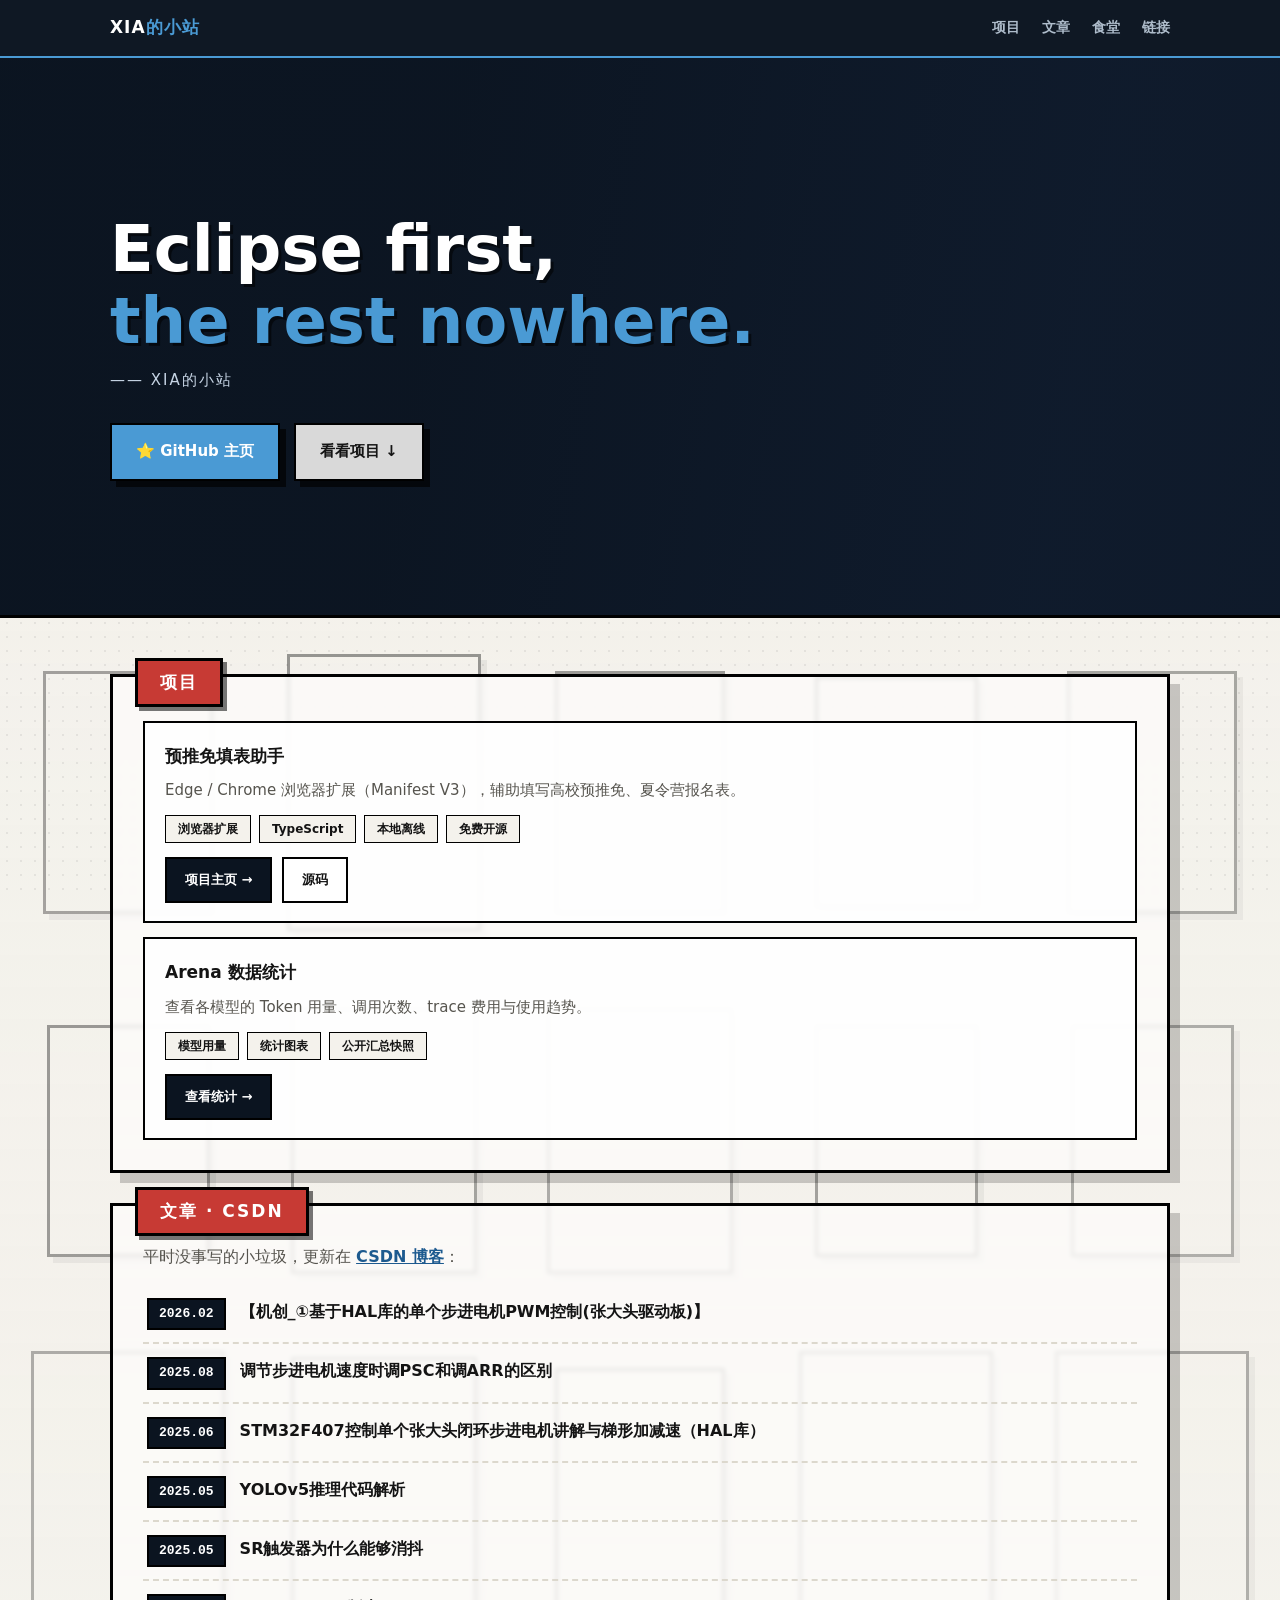
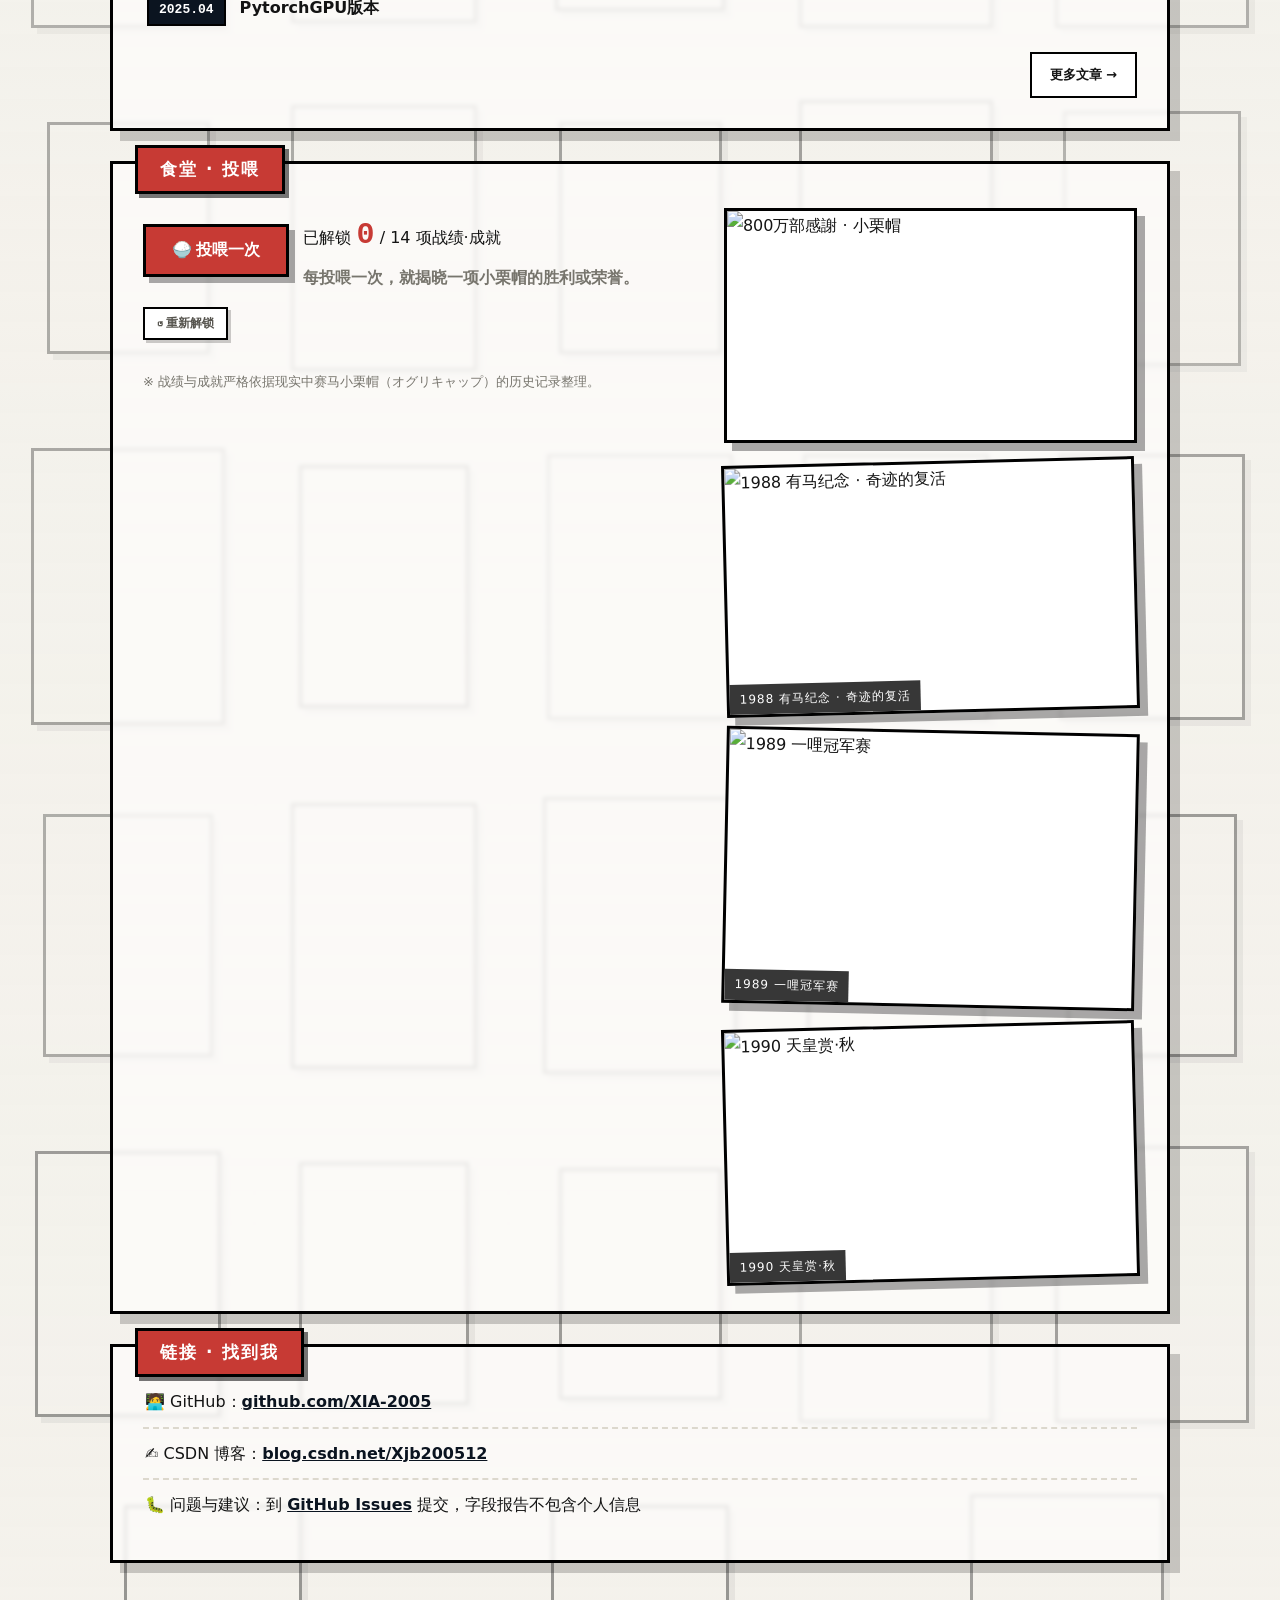
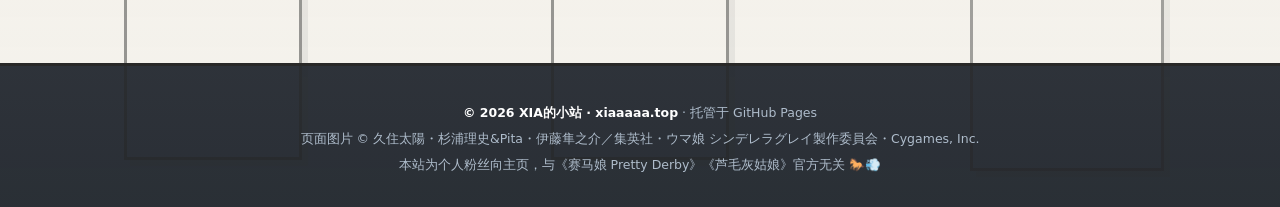
==== index.html @ 248c9689 "Add public Arena usage snapshot dashboard and homepage entry" ====
<!doctype html>
<html lang="zh-CN">
<head>
  <meta charset="utf-8">
  <meta name="viewport" content="width=device-width,initial-scale=1">
  <meta name="description" content="XIA的小站 — xiaaaaa.top。以《芦毛灰姑娘》小栗帽为主题的应援站：开源项目与嵌入式技术文章。">
  <title>XIA的小站 · xiaaaaa.top</title>
  <link rel="preload" as="image" href="assets/cg-blue.webp" fetchpriority="high">
  <link rel="preload" as="image" href="assets/covers-sprite.webp">
  <!-- 食堂四张 WebP 总体积较小，提前低优先级预载，避免滚动到投喂区后才开始请求 -->
  <link rel="preload" as="image" href="assets/cg-thanks.webp" fetchpriority="low">
  <link rel="preload" as="image" href="assets/race-arima.webp" fetchpriority="low">
  <link rel="preload" as="image" href="assets/race-mile.webp" fetchpriority="low">
  <link rel="preload" as="image" href="assets/race-tenno.webp" fetchpriority="low">
  <style>
    :root{
      --navy:#0b1420;--navy2:#101c2e;--blue:#4a9ad4;--red:#c73a34;
      --ink:#141414;--paper:#f4f2ec;--white:#fdfcfa;--grey:#8b98a8;--line:#dcd8cd;
    }
    *{box-sizing:border-box}html{scroll-behavior:smooth}
    body{margin:0;background:var(--paper);color:var(--ink);position:relative;
      font:16px/1.85 "PingFang SC","Microsoft YaHei","Hiragino Sans GB",system-ui,sans-serif}
    /* 背景封面：38 张图片共用精灵图，并沿统一的椭圆节拍轻缓摆动 */
    .bg-float{position:absolute;inset:0;z-index:0;overflow:hidden;pointer-events:none}
    .bg-float::after{content:"";position:absolute;inset:0;
      background:linear-gradient(180deg,#f4f2ec1f,#f4f2ec59 55%,#f4f2ec26)}
    .cover{--move-x-0:-16px;--move-y-0:0px;--angle-0:-1.4deg;
      --move-x-1:0px;--move-y-1:-7px;--angle-1:0deg;
      --move-x-2:16px;--move-y-2:0px;--angle-2:1.4deg;
      --move-x-3:0px;--move-y-3:7px;--angle-3:0deg;
      --dur:9.6s;--delay:0s;
      position:absolute;left:var(--x);top:var(--y);width:var(--w);height:auto;aspect-ratio:168 / 240;
      display:block;opacity:0;border:3px solid #000;box-shadow:6px 6px 0 #00000026;
      background:url("assets/covers-sprite.webp") no-repeat;
      background-size:800% 500%;background-position:var(--sprite-x,0%) var(--sprite-y,0%);
      transform-origin:center center;will-change:transform;
      transition:opacity .4s ease;
      animation:coverSway var(--dur) cubic-bezier(.45,0,.55,1) var(--delay) infinite}
    .cover[hidden]{display:none}
    body.covers-ready .cover{opacity:var(--o)}
    @keyframes coverSway{
      0%,100%{transform:translate3d(var(--move-x-0),var(--move-y-0),0) rotate(var(--angle-0))}
      25%{transform:translate3d(var(--move-x-1),var(--move-y-1),0) rotate(var(--angle-1))}
      50%{transform:translate3d(var(--move-x-2),var(--move-y-2),0) rotate(var(--angle-2))}
      75%{transform:translate3d(var(--move-x-3),var(--move-y-3),0) rotate(var(--angle-3))}
    }
    /* 局部清晰封面：复制当前封面的原尺寸和原位置，盖到毛玻璃上方形成局部透明效果。 */
    .cover-peek{position:fixed;z-index:49;display:block;pointer-events:none;opacity:0;
      border:3px solid #000;box-shadow:6px 6px 0 #00000026;
      background:url("assets/covers-sprite.webp") no-repeat;background-size:800% 500%;
      transform-origin:center center;will-change:opacity;transition:opacity .2s ease}
    .cover-peek.is-visible{opacity:1}
    html.cover-hold-pending{-webkit-user-select:none;user-select:none;-webkit-touch-callout:none}
    .bg-dots{position:fixed;inset:0;z-index:0;pointer-events:none;
      background-image:radial-gradient(circle,#00000010 1px,transparent 1.2px);background-size:14px 14px}
    a{color:#1d5a8f;font-weight:800}
    .wrap{position:relative;z-index:1}
    .wrap{width:min(1060px,calc(100% - 36px));margin:auto}

    /* ===== 顶栏 ===== */
    .topbar{position:sticky;top:0;z-index:50;background:#0b1420fa;border-bottom:2px solid var(--blue)}
    .topbar .wrap{display:flex;align-items:center;justify-content:space-between;height:56px}
    .logo{font-weight:900;letter-spacing:1px;font-size:17px;text-decoration:none;color:#fff}
    .logo b{color:var(--blue)}
    .topnav{display:flex;gap:22px}
    .topnav a{color:#aebccb;text-decoration:none;font-weight:700;font-size:14px}
    .topnav a:hover{color:#fff}
    @media(max-width:640px){.topnav{gap:12px}.topnav a{font-size:12px}}

    /* ===== Hero：蓝色动画海报全幅背景 ===== */
    .hero{position:relative;overflow:hidden;border-bottom:3px solid #000;
      background:var(--navy2) url("assets/cg-blue.webp") no-repeat center 30%;background-size:cover;min-height:560px;
      display:flex;align-items:center}
    .hero::before{content:"";position:absolute;inset:0;
      background:linear-gradient(100deg,#0b1420f2 0%,#0b1420d9 34%,#0b14207a 58%,#0b142026 82%,#0b142040 100%)}
    .hero .wrap{position:relative;z-index:1;width:min(1060px,calc(100% - 36px));padding:84px 0}
    .kicker{display:inline-block;background:var(--red);color:#fff;font-weight:900;font-size:13px;letter-spacing:3px;
      padding:6px 14px;border:2px solid #000;box-shadow:4px 4px 0 #00000088}
    h1{margin:22px 0 6px;font-size:clamp(36px,5.6vw,64px);line-height:1.12;font-weight:900;color:#fff;
      text-shadow:3px 3px 0 #00000088}
    h1 em{font-style:normal;color:var(--blue)}
    .quote-by{margin:10px 0 0;color:#c6d4e4;font-size:15px;letter-spacing:2px}
    .jp{margin:16px 0 0;color:#ffffff5a;font-weight:900;font-size:clamp(15px,2vw,20px);letter-spacing:4px}
    .actions{display:flex;flex-wrap:wrap;gap:14px;margin-top:28px}
    .btn{display:inline-flex;align-items:center;justify-content:center;gap:8px;padding:13px 24px;text-decoration:none;
      font-weight:900;font-size:15px;border:2px solid #000;transition:transform .12s}
    .btn:hover{transform:translate(-2px,-2px)}
    .primary{background:var(--blue);color:#fff;box-shadow:6px 6px 0 #000000aa}
    .secondary{background:#fdfcfad9;color:#fff;box-shadow:6px 6px 0 #000000aa}
    .secondary{color:var(--ink)}
    @media(max-width:860px){
      .hero{background-position:38% top;min-height:520px}
      .hero::before{background:linear-gradient(180deg,#0b1420cc 0%,#0b1420e8 55%,#0b1420f2 100%)}
      .btn{width:100%}
    }

    /* ===== 漫画格区块：轻量毛玻璃 =====
       原理：背景封面的可见贡献约为“封面透明度 × (1 - 卡片不透明度)”。
       桌面端卡片使用约 80% 白色遮罩和 2px 轻模糊，让封面若隐若现且保持正文清晰。 */
    main{padding:56px 0 70px}
    .card{position:relative;isolation:isolate;margin:0 0 30px;padding:30px;color:var(--ink);
      background:#fdfcfacc;border:3px solid #000;box-shadow:10px 10px 0 #00000030;
      -webkit-backdrop-filter:blur(2px) saturate(.92);backdrop-filter:blur(2px) saturate(.92)}
    .card > *{position:relative;z-index:1}
    .card > .tab{position:absolute}
    .card > .cover-peek{position:absolute;z-index:0}
    .tab{position:absolute;top:-19px;left:22px;background:var(--red);color:#fff;font-weight:900;font-size:17px;
      padding:6px 22px;border:3px solid #000;letter-spacing:2px;box-shadow:4px 4px 0 #00000088}
    ol,ul{padding-left:22px}
    code{padding:2px 6px;border-radius:4px;background:#ecebe4;font-family:Consolas,monospace}

    /* 项目 */
    .project{margin-top:14px;padding:18px 20px;border:2px solid #000;background:#ffffffe0}
    .project b{font-size:17px}
    .project p{margin:5px 0 0;color:#56544e;font-size:15px}
    .tags{margin:10px 0 0;display:flex;flex-wrap:wrap;gap:8px;list-style:none;padding:0}
    .tags li{padding:2px 12px;border:1.5px solid #000;background:var(--paper);font-size:12px;font-weight:700}
    .mini-actions{display:flex;flex-wrap:wrap;gap:10px;margin-top:14px}
    .mini-btn{display:inline-flex;padding:9px 18px;font-size:13px;font-weight:900;text-decoration:none;border:2px solid #000}
    .mini-btn.blue{background:var(--navy);color:#fff}
    .mini-btn.plain{background:#fff;color:var(--ink)}

    /* CSDN 文章列表 */
    .articles{list-style:none;padding:0;margin:14px 0 0}
    .articles li{display:flex;gap:14px;align-items:baseline;padding:12px 4px;border-bottom:2px dashed var(--line)}
    .articles li:last-child{border-bottom:none}
    .date{flex:none;font-family:Consolas,monospace;font-weight:900;font-size:13px;color:#fff;background:var(--navy);
      padding:2px 10px;border:2px solid #000}
    .articles a{color:var(--ink);text-decoration:none;font-weight:800}
    .articles a:hover{text-decoration:underline;text-decoration-color:var(--red)}
    .more{margin-top:14px;text-align:right}

    /* 食堂 · 投喂解锁 */
    .feed-grid{display:grid;grid-template-columns:1.15fr .85fr;gap:22px;align-items:start;margin-top:14px}
    .feed-zone{display:flex;flex-wrap:wrap;align-items:center;gap:14px}
    .feed-btn{font-size:16px;padding:13px 26px;background:var(--red);color:#fff;border:3px solid #000;
      font-weight:900;cursor:pointer;box-shadow:6px 6px 0 #00000055;transition:transform .1s}
    .feed-btn:active{transform:translate(4px,4px);box-shadow:2px 2px 0 #00000055}
    .feed-btn:disabled{background:#70747e;cursor:default;transform:none}
    .feed-count{font-size:30px;font-weight:900;font-family:Consolas,monospace;color:var(--red)}
    .feed-msg{color:#77756d;font-weight:700}
    .reset-btn{background:#fff;color:#56544e;border:2px solid #000;font-weight:700;font-size:12px;
      padding:6px 12px;cursor:pointer;box-shadow:3px 3px 0 #00000033}
    .reset-btn:active{transform:translate(2px,2px);box-shadow:none}
    .feed-stack{margin-top:16px;display:flex;flex-direction:column;gap:10px}
    .grade{flex:none;font-weight:900;font-size:12px;letter-spacing:1px;padding:1px 10px;border:2px solid #000;color:#fff;min-width:40px;text-align:center}
    .grade.gi{background:var(--red)}
    .grade.gii{background:var(--navy)}
    .grade.giii{background:#70747e}
    .race-row{display:flex;align-items:center;gap:12px;padding:8px 12px;border:2px solid #000;background:#ffffffdf;box-shadow:4px 4px 0 #00000026}
    .wname{font-weight:800;flex:1}
    .wyears{font-family:Consolas,monospace;font-weight:900;color:#56544e}
    .honor-banner{display:block;width:100%;padding:9px 14px;text-align:center;font-weight:900;color:#fff;
      letter-spacing:2px;font-size:16px;border-top:3px solid #b9b6ae;border-bottom:3px solid #b9b6ae;
      text-shadow:0 1px 3px #00000059;box-shadow:4px 4px 0 #00000026}
    .honor-banner .hy{display:block;font-size:12px;letter-spacing:1px;opacity:.95;font-family:Consolas,monospace}
    .pop{animation:popIn .55s cubic-bezier(.2,.75,.25,1)}
    @keyframes popIn{from{opacity:0;transform:translateY(16px) scale(.96)}to{opacity:1;transform:none}}
    .wins-col{display:flex;flex-direction:column;gap:18px}
    .wins-img{margin:0;position:relative;border:3px solid #000;box-shadow:8px 8px 0 #00000055;overflow:hidden;background:#fff}
    .wins-img.tilt-l{transform:rotate(-1.4deg)}
    .wins-img.tilt-r{transform:rotate(1.2deg)}
    .wins-img img{display:block;width:100%;height:auto}
    .wins-img figcaption{position:absolute;left:0;bottom:0;background:#141414d9;color:#fff;font-size:12px;padding:4px 10px;letter-spacing:1px}
    .wins-note{color:#77756d;font-size:13px;margin:14px 0 0}
    @media(max-width:860px){.feed-grid{grid-template-columns:1fr}}

    /* 链接 */
    .links{list-style:none;padding:0;margin:0}
    .links li{padding:10px 2px;border-bottom:2px dashed var(--line)}
    .links li:last-child{border-bottom:none}
    .links a{color:var(--navy)}

    .footer{padding:34px 0;border-top:3px solid #000;background:#070d16;color:#aebccb;text-align:center;font-size:12.5px;line-height:2.1}
    .footer b{color:#fff}
    @media(max-width:860px){
      .card{padding:22px}
    }
    @media(max-width:640px){
      /* 手机端进一步降低白色遮罩至约 76%，以较小模糊换取更好的滚动性能。 */
      .card{background:#fdfcfac2;-webkit-backdrop-filter:blur(1.5px) saturate(.92);backdrop-filter:blur(1.5px) saturate(.92)}
    }
    @media(prefers-reduced-motion:reduce){
      html{scroll-behavior:auto}
      .cover-peek{transition:none}
    }
  </style>
</head>
<body>
<div class="bg-float" aria-hidden="true">
    <span class="cover" style="--sx:0;--sy:0;--x:4.5%;--y:1.5%;--w:130px;--r:-2.1deg;--o:0.42"></span>
    <span class="cover" style="--sx:1;--sy:0;--x:24.7%;--y:2.4%;--w:148px;--r:-3.5deg;--o:0.48"></span>
    <span class="cover" style="--sx:2;--sy:0;--x:50.0%;--y:3.0%;--w:130px;--r:-1.2deg;--o:0.45"></span>
    <span class="cover" style="--sx:3;--sy:0;--x:72.0%;--y:1.1%;--w:124px;--r:2.4deg;--o:0.49"></span>
    <span class="cover" style="--sx:4;--sy:0;--x:94.9%;--y:3.0%;--w:130px;--r:1.7deg;--o:0.39"></span>
    <span class="cover" style="--sx:5;--sy:0;--x:5.1%;--y:16.0%;--w:124px;--r:-1.6deg;--o:0.49"></span>
    <span class="cover" style="--sx:6;--sy:0;--x:24.3%;--y:16.2%;--w:142px;--r:1.8deg;--o:0.44"></span>
    <span class="cover" style="--sx:7;--sy:0;--x:49.5%;--y:14.1%;--w:142px;--r:-3.4deg;--o:0.39"></span>
    <span class="cover" style="--sx:0;--sy:1;--x:72.8%;--y:16.6%;--w:124px;--r:-1.7deg;--o:0.45"></span>
    <span class="cover" style="--sx:1;--sy:1;--x:96.9%;--y:15.7%;--w:124px;--r:-2.5deg;--o:0.38"></span>
    <span class="cover" style="--sx:2;--sy:1;--x:5.1%;--y:29.0%;--w:148px;--r:-3.5deg;--o:0.4"></span>
    <span class="cover" style="--sx:3;--sy:1;--x:25.2%;--y:28.8%;--w:142px;--r:-2.7deg;--o:0.44"></span>
    <span class="cover" style="--sx:4;--sy:1;--x:48.5%;--y:29.3%;--w:130px;--r:-2.4deg;--o:0.49"></span>
    <span class="cover" style="--sx:5;--sy:1;--x:74.8%;--y:29.7%;--w:148px;--r:1.5deg;--o:0.44"></span>
    <span class="cover" style="--sx:6;--sy:1;--x:96.9%;--y:28.0%;--w:148px;--r:-1.6deg;--o:0.4"></span>
    <span class="cover" style="--sx:7;--sy:1;--x:0.7%;--y:42.1%;--w:124px;--r:-2.9deg;--o:0.44"></span>
    <span class="cover" style="--sx:0;--sy:2;--x:24.8%;--y:42.8%;--w:142px;--r:-1.5deg;--o:0.44"></span>
    <span class="cover" style="--sx:1;--sy:2;--x:49.6%;--y:40.7%;--w:124px;--r:2.5deg;--o:0.49"></span>
    <span class="cover" style="--sx:2;--sy:2;--x:76.0%;--y:41.4%;--w:148px;--r:-0.7deg;--o:0.5"></span>
    <span class="cover" style="--sx:3;--sy:2;--x:98.9%;--y:42.5%;--w:136px;--r:3.0deg;--o:0.39"></span>
    <span class="cover" style="--sx:4;--sy:2;--x:0.7%;--y:55.8%;--w:148px;--r:0.9deg;--o:0.45"></span>
    <span class="cover" style="--sx:5;--sy:2;--x:28.8%;--y:53.4%;--w:130px;--r:-1.6deg;--o:0.5"></span>
    <span class="cover" style="--sx:6;--sy:2;--x:51.2%;--y:54.8%;--w:142px;--r:-2.9deg;--o:0.39"></span>
    <span class="cover" style="--sx:7;--sy:2;--x:74.7%;--y:53.1%;--w:142px;--r:1.7deg;--o:0.43"></span>
    <span class="cover" style="--sx:0;--sy:3;--x:96.6%;--y:53.4%;--w:142px;--r:2.0deg;--o:0.47"></span>
    <span class="cover" style="--sx:1;--sy:3;--x:5.2%;--y:68.1%;--w:130px;--r:0.3deg;--o:0.39"></span>
    <span class="cover" style="--sx:2;--sy:3;--x:26.6%;--y:66.4%;--w:142px;--r:-2.1deg;--o:0.47"></span>
    <span class="cover" style="--sx:3;--sy:3;--x:48.4%;--y:67.9%;--w:148px;--r:-0.8deg;--o:0.45"></span>
    <span class="cover" style="--sx:4;--sy:3;--x:71.5%;--y:68.6%;--w:136px;--r:1.0deg;--o:0.5"></span>
    <span class="cover" style="--sx:5;--sy:3;--x:97.0%;--y:68.6%;--w:130px;--r:-1.7deg;--o:0.49"></span>
    <span class="cover" style="--sx:6;--sy:3;--x:4.7%;--y:80.9%;--w:142px;--r:-1.5deg;--o:0.46"></span>
    <span class="cover" style="--sx:7;--sy:3;--x:27.4%;--y:80.2%;--w:130px;--r:3.3deg;--o:0.45"></span>
    <span class="cover" style="--sx:0;--sy:4;--x:50.6%;--y:81.4%;--w:124px;--r:1.3deg;--o:0.45"></span>
    <span class="cover" style="--sx:1;--sy:4;--x:75.5%;--y:80.5%;--w:148px;--r:-0.5deg;--o:0.38"></span>
    <span class="cover" style="--sx:2;--sy:4;--x:96.7%;--y:82.0%;--w:148px;--r:-3.4deg;--o:0.42"></span>
    <span class="cover" style="--sx:3;--sy:4;--x:3.5%;--y:95.0%;--w:136px;--r:-1.0deg;--o:0.46"></span>
    <span class="cover" style="--sx:4;--sy:4;--x:26.5%;--y:93.4%;--w:136px;--r:3.1deg;--o:0.46"></span>
    <span class="cover" style="--sx:5;--sy:4;--x:49.6%;--y:92.6%;--w:148px;--r:-2.8deg;--o:0.41"></span>
  </div>
  <div class="bg-dots" aria-hidden="true"></div>
  <nav class="topbar">
    <div class="wrap">
      <a class="logo" href="#">XIA<b>的小站</b></a>
      <div class="topnav">
        <a href="#projects">项目</a><a href="#articles">文章</a><a href="#feed">食堂</a><a href="#links">链接</a>
      </div>
    </div>
  </nav>

  <header class="hero">
    <div class="wrap">
      <h1>Eclipse first,<br><em>the rest nowhere.</em></h1>
      <p class="quote-by">—— XIA的小站</p>
      <div class="actions">
        <a class="btn primary" href="https://github.com/XIA-2005">⭐ GitHub 主页</a>
        <a class="btn secondary" href="#projects">看看项目 ↓</a>
      </div>
    </div>
  </header>

  <main class="wrap">
    <section class="card" id="projects">
      <span class="tab">项目</span>
      <div class="project">
        <b>预推免填表助手</b>
        <p>Edge / Chrome 浏览器扩展（Manifest V3），辅助填写高校预推免、夏令营报名表。</p>
        <ul class="tags"><li>浏览器扩展</li><li>TypeScript</li><li>本地离线</li><li>免费开源</li></ul>
        <div class="mini-actions">
          <a class="mini-btn blue" href="/tuimian-autofill/">项目主页 →</a>
          <a class="mini-btn plain" href="https://github.com/XIA-2005/tuimian-autofill">源码</a>
        </div>
      </div>
      <div class="project" id="arena-project">
        <b>Arena 数据统计</b>
        <p>查看各模型的 Token 用量、调用次数、trace 费用与使用趋势。</p>
        <ul class="tags"><li>模型用量</li><li>统计图表</li><li>公开汇总快照</li></ul>
        <div class="mini-actions">
          <a class="mini-btn blue" href="/arena/">查看统计 →</a>
        </div>
      </div>
    </section>

    <section class="card" id="articles">
      <span class="tab">文章 · CSDN</span>
      <p style="margin:6px 0 0;color:#56544e">平时没事写的小垃圾，更新在 <a href="https://blog.csdn.net/Xjb200512?type=blog" target="_blank">CSDN 博客</a>：</p>
      <ul class="articles">
        <li><span class="date">2026.02</span><a href="https://blog.csdn.net/Xjb200512/article/details/157405029" target="_blank">【机创_①基于HAL库的单个步进电机PWM控制(张大头驱动板)】</a></li>
        <li><span class="date">2025.08</span><a href="https://blog.csdn.net/Xjb200512/article/details/149822567" target="_blank">调节步进电机速度时调PSC和调ARR的区别</a></li>
        <li><span class="date">2025.06</span><a href="https://blog.csdn.net/Xjb200512/article/details/148978418" target="_blank">STM32F407控制单个张大头闭环步进电机讲解与梯形加减速（HAL库）</a></li>
        <li><span class="date">2025.05</span><a href="https://blog.csdn.net/Xjb200512/article/details/147905115" target="_blank">YOLOv5推理代码解析</a></li>
        <li><span class="date">2025.05</span><a href="https://blog.csdn.net/Xjb200512/article/details/147774433" target="_blank">SR触发器为什么能够消抖</a></li>
        <li><span class="date">2025.04</span><a href="https://blog.csdn.net/Xjb200512/article/details/145416679" target="_blank">PytorchGPU版本</a></li>
      </ul>
      <div class="more"><a class="mini-btn plain" href="https://blog.csdn.net/Xjb200512?type=blog" target="_blank">更多文章 →</a></div>
    </section>

    <section class="card" id="feed">
      <span class="tab">食堂 · 投喂</span>
      <div class="feed-grid">
        <div>
          <div class="feed-zone">
            <button class="feed-btn" id="feedBtn">🍚 投喂一次</button>
            <div>
              <div>已解锁 <span class="feed-count" id="feedCount">0</span> / <span id="feedTotal">16</span> 项战绩·成就</div>
              <div class="feed-msg" id="feedMsg">每投喂一次，就揭晓一项小栗帽的胜利或荣誉。</div>
            </div>
            <button class="reset-btn" id="resetBtn">↺ 重新解锁</button>
          </div>
          <div class="feed-stack" id="feedStack"></div>
          <p class="wins-note">※ 战绩与成就严格依据现实中赛马小栗帽（オグリキャップ）的历史记录整理。</p>
        </div>
        <div class="wins-col">
          <figure class="wins-img"><img src="assets/cg-thanks.webp" alt="800万部感謝 · 小栗帽" width="1260" height="708" loading="eager" decoding="async" fetchpriority="low"></figure>
          <figure class="wins-img tilt-l"><img src="assets/race-arima.webp" alt="1988 有马纪念 · 奇迹的复活" width="760" height="459" loading="eager" decoding="async" fetchpriority="low"><figcaption>1988 有马纪念 · 奇迹的复活</figcaption></figure>
          <figure class="wins-img tilt-r"><img src="assets/race-mile.webp" alt="1989 一哩冠军赛" width="760" height="505" loading="eager" decoding="async" fetchpriority="low"><figcaption>1989 一哩冠军赛</figcaption></figure>
          <figure class="wins-img tilt-l"><img src="assets/race-tenno.webp" alt="1990 天皇赏·秋" width="760" height="467" loading="eager" decoding="async" fetchpriority="low"><figcaption>1990 天皇赏·秋</figcaption></figure>
        </div>
      </div>
    </section>

    <section class="card" id="links">
      <span class="tab">链接 · 找到我</span>
      <ul class="links">
        <li>🧑‍💻 GitHub：<a href="https://github.com/XIA-2005" target="_blank">github.com/XIA-2005</a></li>
        <li>✍️ CSDN 博客：<a href="https://blog.csdn.net/Xjb200512?type=blog" target="_blank">blog.csdn.net/Xjb200512</a></li>
        <li>🐛 问题与建议：到 <a href="https://github.com/XIA-2005/tuimian-autofill/issues" target="_blank">GitHub Issues</a> 提交，字段报告不包含个人信息</li>
      </ul>
    </section>
  </main>

  <footer class="footer">
    <div class="wrap">
      <b>© 2026 XIA的小站 · xiaaaaa.top</b> · 托管于 GitHub Pages<br>
      页面图片 © 久住太陽・杉浦理史&amp;Pita・伊藤隼之介／集英社・ウマ娘 シンデレラグレイ製作委員会・Cygames, Inc.<br>
      本站为个人粉丝向主页，与《赛马娘 Pretty Derby》《芦毛灰姑娘》官方无关 🐎💨
    </div>
  </footer>

  <script>
    // 投喂解锁：每投喂一次揭晓一项战绩/成就（顺序严格按历史时间线，只存本机）
    var feedPool = [
      {t:'race', g:'GIII', name:'飞马锦标 优胜', y:'1988'},
      {t:'race', g:'GII', name:'新西兰杯四岁锦标 优胜', y:'1988'},
      {t:'race', g:'GII', name:'每日王冠 优胜', y:'1988'},
      {t:'honor', name:'高松宫纪念冠军', y:'1988', c:'#a5a037'},
      {t:'race', g:'GI', name:'有马纪念 优胜', y:'1988'},
      {t:'honor', name:'日本最佳3岁雄马', c:'#cfc8ef'},
      {t:'race', g:'GII', name:'每日王冠 优胜（连霸达成）', y:'1989'},
      {t:'race', g:'GIII', name:'产经赏 优胜', y:'1989'},
      {t:'race', g:'GI', name:'一哩冠军赛 优胜', y:'1989'},
      {t:'race', g:'GI', name:'安田纪念 优胜', y:'1990'},
      {t:'race', g:'GI', name:'有马纪念 二度制霸', y:'1990'},
      {t:'honor', name:'日本最佳4岁及以上雄马', c:'#d6cff2'},
      {t:'honor', name:'日本马王', c:'#c3baea'},
      {t:'honor', name:'日本殿堂马', c:'#f5d800'}
    ];
    var feedStack = document.getElementById('feedStack');
    var feedCount = document.getElementById('feedCount');
    var feedMsg = document.getElementById('feedMsg');
    var feedBtn = document.getElementById('feedBtn');
    document.getElementById('feedTotal').textContent = feedPool.length;
    var WKEY = 'xiaaaaa_wins_unlocked';
    var unlocked = Math.min(parseInt(localStorage.getItem(WKEY) || '0', 10) || 0, feedPool.length);
    function makeItem(item) {
      var el = document.createElement('div');
      if (item.t === 'honor') {
        el.className = 'honor-banner pop';
        el.style.background = item.c;
        el.innerHTML = item.name + (item.y ? '<span class="hy">' + item.y + '</span>' : '');
      } else {
        el.className = 'race-row pop';
        el.innerHTML = '<span class="grade ' + item.g.toLowerCase() + '">' + item.g + '</span>' +
          '<span class="wname">' + item.name + '</span><span class="wyears">' + item.y + '</span>';
      }
      return el;
    }
    function renderFeed() {
      feedStack.innerHTML = '';
      for (var i = 0; i < unlocked; i++) feedStack.appendChild(makeItem(feedPool[i]));
      feedCount.textContent = unlocked;
      if (unlocked >= feedPool.length) {
        feedMsg.textContent = '全部荣誉解锁！';
        feedBtn.disabled = true;
      } else {
        feedMsg.textContent = '每投喂一次，就揭晓一项小栗帽的胜利或荣誉。';
        feedBtn.disabled = false;
      }
    }
    feedBtn.addEventListener('click', function () {
      if (unlocked >= feedPool.length) return;
      unlocked++;
      localStorage.setItem(WKEY, unlocked);
      renderFeed();
      var last = feedStack.lastElementChild;
      if (last) last.scrollIntoView({ behavior: 'smooth', block: 'nearest' });
    });
    document.getElementById('resetBtn').addEventListener('click', function () {
      unlocked = 0;
      localStorage.setItem(WKEY, 0);
      renderFeed();
    });
    renderFeed();
    // 彩蛋逻辑（不在页面文案中提示）
    var eggBusy = false;
    document.querySelectorAll('#feed .wins-img').forEach(function (fig) {
      fig.style.cursor = 'pointer';
      fig.addEventListener('click', function () {
        if (eggBusy) return;
        eggBusy = true;
        unlocked = feedPool.length;
        localStorage.setItem(WKEY, unlocked);
        renderFeed();
        var ov = document.createElement('div');
        ov.style.cssText = 'position:fixed;inset:0;z-index:9999;background:#05070acc;display:flex;align-items:center;justify-content:center';
        ov.innerHTML = '<div style="color:#fff;font-size:32px;font-weight:900;letter-spacing:8px;text-shadow:0 0 22px #ffd76a">🎇解锁隐藏彩蛋🎇</div>';
        document.documentElement.appendChild(ov);
        document.body.style.filter = 'grayscale(1)';
        setTimeout(function () {
          ov.remove();
          document.body.style.filter = '';
          eggBusy = false;
        }, 1000);
      });
    });
    /**
     * 功能：初始化稳定的背景封面层。
     * 原理：38 张封面共用一张精灵图，一次请求即可显示；封面按响应式等距网格定位，
     * 网格从顶部横幅结束位置向下排列，每个单元只放一张图并预留摆动间隙。
     * 投喂列表增高时不重排，封面位置保持稳定。
     */
    (function initCoverLayer() {
      var layer = document.querySelector('.bg-float');
      if (!layer) return;

      var covers = Array.prototype.slice.call(layer.querySelectorAll('.cover'));
      var originalWidths = covers.map(function (cover) {
        return parseFloat(cover.style.getPropertyValue('--w')) || 130;
      });
      var lastViewportWidth = 0;
      var lastWasMobile = false;
      var lastColumnCount = 0;
      var lastHeroCompact = false;
      var resizeTimer = 0;
      var coverRatio = 240 / 168;

      /**
       * 功能：精灵图解码完成后再淡入，避免未就绪时闪空框。
       */
      function revealWhenSpriteReady() {
        var sprite = new Image();
        function show() {
          window.requestAnimationFrame(function () {
            document.body.classList.add('covers-ready');
          });
        }
        sprite.src = 'assets/covers-sprite.webp';
        if (typeof sprite.decode === 'function') {
          sprite.decode().then(show).catch(show);
        } else if (sprite.complete) {
          show();
        } else {
          sprite.addEventListener('load', show, { once: true });
          sprite.addEventListener('error', show, { once: true });
        }
      }

      /**
       * 功能：计算不受“投喂解锁”动态列表影响的稳定页面高度。
       * @returns {number} 背景封面布局使用的稳定像素高度。
       */
      function getStableLayerHeight() {
        var pageHeight = Math.max(
          document.documentElement.scrollHeight,
          document.body.scrollHeight,
          layer.clientHeight
        );
        var feedGrid = document.querySelector('.feed-grid');
        var feedStackElement = document.getElementById('feedStack');
        var winsColumn = document.querySelector('.wins-col');

        if (!feedGrid || !feedStackElement || !winsColumn || !feedStackElement.parentElement) {
          return Math.max(window.innerHeight, pageHeight);
        }

        var leftColumn = feedStackElement.parentElement;
        var leftHeightWithoutItems = Math.max(0, leftColumn.offsetHeight - feedStackElement.offsetHeight);
        var stableFeedHeight = Math.max(leftHeightWithoutItems, winsColumn.offsetHeight);
        var dynamicFeedHeight = Math.max(0, feedGrid.offsetHeight - stableFeedHeight);

        return Math.max(window.innerHeight, pageHeight - dynamicFeedHeight);
      }

      /**
       * 功能：为每张封面设置轻缓、规律且呈波浪错开的摆动轨迹。
       * 原理：轨迹取椭圆的四个等相位点 (-Ax,0)、(0,-Ay)、(Ax,0)、(0,Ay)，
       *       其中 Ax、Ay 分别为水平和垂直振幅；各封面保持相同的 9.6 秒周期，
       *       再依据行列坐标设置固定相位差，使整层像波浪一样有序传递而不完全同步。
       * @param {HTMLElement} cover 封面元素。
       * @param {number} index 封面序号。
       * @param {number} columnCount 当前布局的列数。
       * @param {number} swayX 水平方向单边振幅，单位为像素。
       * @param {number} swayY 垂直方向单边振幅，单位为像素。
       */
      function assignRhythmicSway(cover, index, columnCount, swayX, swayY) {
        var baseRotation = parseFloat(cover.style.getPropertyValue('--r')) || 0;
        var row = Math.floor(index / columnCount);
        var column = index % columnCount;
        var direction = row % 2 === 0 ? 1 : -1;
        var rotateRange = Math.min(1.5, 0.9 + swayX * 0.035);
        var duration = 9.6;
        var phaseDelay = (column * 0.62 + row * 0.28) % duration;
        var waypoints = [
          {
            x: -direction * swayX,
            y: 0,
            angle: baseRotation - direction * rotateRange
          },
          {
            x: 0,
            y: -swayY,
            angle: baseRotation
          },
          {
            x: direction * swayX,
            y: 0,
            angle: baseRotation + direction * rotateRange
          },
          {
            x: 0,
            y: swayY,
            angle: baseRotation
          }
        ];

        cover.style.setProperty('--dur', duration.toFixed(1) + 's');
        cover.style.setProperty('--delay', (-phaseDelay).toFixed(2) + 's');
        waypoints.forEach(function (point, pointIndex) {
          cover.style.setProperty('--move-x-' + pointIndex, point.x.toFixed(1) + 'px');
          cover.style.setProperty('--move-y-' + pointIndex, point.y.toFixed(1) + 'px');
          cover.style.setProperty('--angle-' + pointIndex, point.angle.toFixed(2) + 'deg');
        });
      }

      /**
       * 功能：根据页面宽度选择背景封面的响应式列数。
       * 原理：窄手机使用 2 列，普通手机和平板使用 3 列，普通桌面使用 4 列，
       *       宽屏使用 5 列，确保每列始终有足够空间容纳封面和摆动包络。
       * @param {number} viewportWidth 当前视口宽度，单位为像素。
       * @returns {number} 当前布局应使用的列数。
       */
      function getCoverColumnCount(viewportWidth) {
        if (viewportWidth <= 480) return 2;
        if (viewportWidth < 900) return 3;
        if (viewportWidth < 1200) return 4;
        return 5;
      }

      /**
       * 功能：获取背景封面网格在文档中的纵向起点。
       * 原理：使用顶部横幅的文档底边作为起点，使首行封面位于横幅之后；
       *       文档坐标 = 元素视口底边 + 当前滚动距离，并限制在背景图层高度内。
       * @param {number} layerHeight 背景图层的稳定高度，单位为像素。
       * @returns {number} 背景封面网格起点的文档纵坐标。
       */
      function getCoverLayoutTop(layerHeight) {
        var hero = document.querySelector('.hero');
        if (!hero) return 0;

        var heroRect = hero.getBoundingClientRect();
        var heroBottom = heroRect.bottom + window.scrollY;
        return Math.min(layerHeight, Math.max(0, heroBottom));
      }

      /**
       * 功能：根据当前页面尺寸生成等距网格坐标，并把每张封面固定在单元格中心。
       * 原理：网格高度为“页面稳定高度 - 横幅底边”，单元格尺寸为 W/列数 × H/行数；
       *       若最后一行不足整列，则用该行实际数量重新均分整行宽度。
       *       封面缩放上限同时受水平、垂直单元格及摆动间隙约束：
       *       scale ≤ (cellSize - 2 × sway - gap) / coverSize。
       */
      function applyCoverLayout() {
        var viewportWidth = document.documentElement.clientWidth || window.innerWidth;
        var layerWidth = layer.clientWidth || viewportWidth;
        var layerHeight = getStableLayerHeight();
        var layoutTop = getCoverLayoutTop(layerHeight);
        var layoutHeight = Math.max(1, layerHeight - layoutTop);
        var isMobile = viewportWidth <= 640;
        var mobileCount = 21;
        var visibleCount = isMobile ? mobileCount : covers.length;
        var columnCount = getCoverColumnCount(viewportWidth);
        var rowCount = Math.ceil(visibleCount / columnCount);
        var cellWidth = layerWidth / columnCount;
        var cellHeight = layoutHeight / rowCount;
        /* 桌面端相较旧版约放大 60%，同时保留平板与手机上的可读间距。 */
        var desiredScale = isMobile ? 0.86 : (viewportWidth < 900 ? 1.05 : (viewportWidth < 1280 ? 1.22 : 1.45));
        /* 手机端重点增强可见幅度；桌面端仅适度增加，仍远低于旧版随机乱摆范围。 */
        var swayX = isMobile ? 13 : (viewportWidth < 900 ? 15 : (viewportWidth < 1280 ? 17 : 19));
        var swayY = isMobile ? 6 : (viewportWidth < 900 ? 7 : (viewportWidth < 1280 ? 8 : 9));
        var horizontalGap = isMobile ? 16 : 24;
        var verticalGap = isMobile ? 20 : 30;
        var widestOriginalCover = Math.max.apply(null, originalWidths);
        var tallestOriginalCover = widestOriginalCover * coverRatio;
        var maxHorizontalScale = (cellWidth - swayX * 2 - horizontalGap) / widestOriginalCover;
        var maxVerticalScale = (cellHeight - swayY * 2 - verticalGap) / tallestOriginalCover;
        var scale = Math.max(0.62, Math.min(desiredScale, maxHorizontalScale, maxVerticalScale));

        covers.forEach(function (cover, index) {
          if (index >= visibleCount) {
            cover.hidden = true;
            return;
          }

          cover.hidden = false;
          var displayW = originalWidths[index] * scale;
          var displayH = displayW * coverRatio;
          var spriteColumn = parseInt(cover.style.getPropertyValue('--sx'), 10) || 0;
          var spriteRow = parseInt(cover.style.getPropertyValue('--sy'), 10) || 0;
          var row = Math.floor(index / columnCount);
          var column = index % columnCount;
          var itemsInRow = Math.min(columnCount, visibleCount - row * columnCount);
          var rowCellWidth = layerWidth / itemsInRow;
          var x = (column + 0.5) * rowCellWidth - displayW * 0.5;
          var y = layoutTop + (row + 0.5) * cellHeight - displayH * 0.5;

          cover.style.setProperty('--w', displayW.toFixed(1) + 'px');
          cover.style.setProperty('--sprite-x', (spriteColumn / 7 * 100).toFixed(4) + '%');
          cover.style.setProperty('--sprite-y', (spriteRow / 4 * 100).toFixed(4) + '%');
          cover.style.setProperty('--x', x.toFixed(1) + 'px');
          cover.style.setProperty('--y', y.toFixed(1) + 'px');
          assignRhythmicSway(cover, index, columnCount, swayX, swayY);
        });

        lastViewportWidth = viewportWidth;
        lastWasMobile = isMobile;
        lastColumnCount = columnCount;
        lastHeroCompact = viewportWidth <= 860;
      }

      applyCoverLayout();
      revealWhenSpriteReady();

      window.addEventListener('resize', function () {
        var viewportWidth = document.documentElement.clientWidth || window.innerWidth;
        var isMobile = viewportWidth <= 640;
        var columnCount = getCoverColumnCount(viewportWidth);
        var heroCompact = viewportWidth <= 860;
        var crossedBreakpoint = isMobile !== lastWasMobile ||
          columnCount !== lastColumnCount || heroCompact !== lastHeroCompact;

        if (!crossedBreakpoint && Math.abs(viewportWidth - lastViewportWidth) < 48) return;

        window.clearTimeout(resizeTimer);
        resizeTimer = window.setTimeout(applyCoverLayout, 120);
      }, { passive: true });
    })();

    /**
     * 功能：初始化背景封面的延时局部清晰交互。
     * 原理：鼠标或手指坐标落入封面变换后的矩形范围时启动 2000ms 计时；
     *       计时结束前持续校验目标未改变，随后按原尺寸、原位置和原角度复制封面，
     *       并把复制层放到毛玻璃上方，使该区域看起来临时变为透明。
     */
    (function initCoverPreview() {
      var covers = Array.prototype.slice.call(document.querySelectorAll('.bg-float .cover'));
      if (!covers.length) return;

      var previewDelayMs = 2000;
      var moveCancelDistance = 14;
      var hitPadding = 7;
      var pendingTimer = 0;
      var pendingCover = null;
      var pendingInputMode = '';
      var activeCover = null;
      var activeInputMode = '';
      var activePeek = null;
      var pointerX = 0;
      var pointerY = 0;
      var touchIdentifier = null;
      var touchStartX = 0;
      var touchStartY = 0;
      var touchCurrentX = 0;
      var touchCurrentY = 0;

      /**
       * 功能：判断坐标是否位于某张正在显示的封面范围内。
       * 原理：使用 getBoundingClientRect 获取包含当前摆动变换后的外接矩形，
       *       并增加少量容差，避免封面轻微运动导致长按误取消。
       * @param {HTMLElement} cover 待检测的封面元素。
       * @param {number} clientX 视口横坐标。
       * @param {number} clientY 视口纵坐标。
       * @returns {boolean} 坐标是否命中封面。
       */
      function isPointInsideCover(cover, clientX, clientY) {
        if (!cover || cover.hidden) return false;
        var rect = cover.getBoundingClientRect();
        return clientX >= rect.left - hitPadding && clientX <= rect.right + hitPadding &&
          clientY >= rect.top - hitPadding && clientY <= rect.bottom + hitPadding;
      }

      /**
       * 功能：从 38 张背景封面中查找指定坐标命中的封面。
       * @param {number} clientX 视口横坐标。
       * @param {number} clientY 视口纵坐标。
       * @returns {HTMLElement|null} 命中的封面，未命中则返回 null。
       */
      function findCoverAtPoint(clientX, clientY) {
        for (var index = covers.length - 1; index >= 0; index--) {
          if (isPointInsideCover(covers[index], clientX, clientY)) return covers[index];
        }
        return null;
      }

      /**
       * 功能：清除尚未完成的两秒触发计时。
       */
      function cancelPendingPreview() {
        window.clearTimeout(pendingTimer);
        pendingTimer = 0;
        pendingCover = null;
        pendingInputMode = '';
        document.documentElement.classList.remove('cover-hold-pending');
      }

      /**
       * 功能：读取封面当前动画变换中的旋转角度。
       * 原理：二维变换矩阵 matrix(a,b,c,d,tx,ty) 的旋转角 θ = atan2(b,a)。
       * @param {HTMLElement} cover 需要读取的封面元素。
       * @returns {number} 当前旋转角度，单位为度。
       */
      function getCoverRotation(cover) {
        var transform = window.getComputedStyle(cover).transform;
        if (!transform || transform === 'none') return 0;
        var values = transform.slice(transform.indexOf('(') + 1, transform.lastIndexOf(')')).split(',');
        if (!values || values.length < 4) return 0;
        var matrixA = parseFloat(values[0]);
        var matrixB = parseFloat(values[1]);
        return Math.atan2(matrixB, matrixA) * 180 / Math.PI;
      }

      /**
       * 功能：把指定封面以原尺寸、原位置和原角度显示到毛玻璃上方。
       * 原理：封面的变换中心等于其外接矩形中心，因此复制层左上角为：
       *       left = centerX - width / 2，top = centerY - height / 2；
       *       再恢复当前旋转角即可与原封面视觉重合。
       * @param {HTMLElement} cover 需要局部变清晰的封面。
       * @param {string} inputMode 触发方式，mouse 表示鼠标，touch 表示触摸。
       */
      function showCoverPreview(cover, inputMode) {
        var rect = cover.getBoundingClientRect();
        var computedStyle = window.getComputedStyle(cover);
        var coverWidth = cover.offsetWidth;
        var coverHeight = cover.offsetHeight;
        var centerX = rect.left + rect.width * 0.5;
        var centerY = rect.top + rect.height * 0.5;
        var rotation = getCoverRotation(cover);
        var pointX = inputMode === 'touch' ? touchCurrentX : pointerX;
        var pointY = inputMode === 'touch' ? touchCurrentY : pointerY;
        var pointedElement = document.elementFromPoint(pointX, pointY);
        var targetCard = pointedElement && pointedElement.closest ? pointedElement.closest('.card') : null;
        var parentLeft = 0;
        var parentTop = 0;
        var peek = document.createElement('span');

        if (targetCard) {
          var cardRect = targetCard.getBoundingClientRect();
          parentLeft = cardRect.left + targetCard.clientLeft;
          parentTop = cardRect.top + targetCard.clientTop;
        }

        peek.className = 'cover-peek';
        peek.setAttribute('aria-hidden', 'true');
        peek.style.left = (centerX - parentLeft - coverWidth * 0.5).toFixed(2) + 'px';
        peek.style.top = (centerY - parentTop - coverHeight * 0.5).toFixed(2) + 'px';
        peek.style.width = coverWidth.toFixed(2) + 'px';
        peek.style.height = coverHeight.toFixed(2) + 'px';
        peek.style.backgroundPosition = computedStyle.backgroundPosition;
        peek.style.transform = 'rotate(' + rotation.toFixed(3) + 'deg)';
        (targetCard || document.body).appendChild(peek);

        activeCover = cover;
        activeInputMode = inputMode;
        activePeek = peek;
        peek.getBoundingClientRect();
        peek.classList.add('is-visible');
        cancelPendingPreview();
      }

      /**
       * 功能：移除局部清晰封面，让原位置重新恢复毛玻璃效果。
       */
      function hideCoverPreview() {
        if (activePeek) activePeek.remove();
        activePeek = null;
        activeCover = null;
        activeInputMode = '';
      }

      /**
       * 功能：两秒计时完成后复核指针仍在原封面上，再打开预览。
       */
      function activatePendingPreview() {
        if (!pendingCover) return;
        var pointX = pendingInputMode === 'touch' ? touchCurrentX : pointerX;
        var pointY = pendingInputMode === 'touch' ? touchCurrentY : pointerY;
        if (!isPointInsideCover(pendingCover, pointX, pointY)) {
          cancelPendingPreview();
          return;
        }
        showCoverPreview(pendingCover, pendingInputMode);
      }

      /**
       * 功能：为新命中的封面启动两秒延时计时。
       * @param {HTMLElement} cover 当前命中的封面。
       * @param {string} inputMode 当前输入方式。
       */
      function startPreviewDelay(cover, inputMode) {
        if (pendingCover === cover && pendingInputMode === inputMode) return;
        cancelPendingPreview();
        pendingCover = cover;
        pendingInputMode = inputMode;
        if (inputMode === 'touch') document.documentElement.classList.add('cover-hold-pending');
        pendingTimer = window.setTimeout(activatePendingPreview, previewDelayMs);
      }

      /**
       * 功能：处理桌面鼠标移动，维持、切换或取消悬停计时和预览。
       * @param {PointerEvent} event 指针移动事件。
       */
      function handlePointerMove(event) {
        if (event.pointerType && event.pointerType !== 'mouse') return;
        pointerX = event.clientX;
        pointerY = event.clientY;
        var hoveredCover = findCoverAtPoint(pointerX, pointerY);

        if (activeInputMode === 'mouse') {
          if (hoveredCover !== activeCover) hideCoverPreview();
          return;
        }
        if (hoveredCover) startPreviewDelay(hoveredCover, 'mouse');
        else cancelPendingPreview();
      }

      /**
       * 功能：鼠标离开窗口时立即取消计时并关闭鼠标预览。
       */
      function handlePointerLeave() {
        cancelPendingPreview();
        if (activeInputMode === 'mouse') hideCoverPreview();
      }

      /**
       * 功能：根据记录的触点编号，在触点列表中找到同一根手指。
       * @param {TouchList} touchList 当前触点列表。
       * @returns {Touch|null} 匹配的触点，找不到则返回 null。
       */
      function findTrackedTouch(touchList) {
        for (var index = 0; index < touchList.length; index++) {
          if (touchList[index].identifier === touchIdentifier) return touchList[index];
        }
        return null;
      }

      /**
       * 功能：手指按到背景封面时记录起点并启动两秒长按计时。
       * @param {TouchEvent} event 触摸开始事件。
       */
      function handleTouchStart(event) {
        if (event.touches.length !== 1 || activeCover) return;
        var touch = event.touches[0];
        var touchedCover = findCoverAtPoint(touch.clientX, touch.clientY);
        if (!touchedCover) return;

        touchIdentifier = touch.identifier;
        touchStartX = touch.clientX;
        touchStartY = touch.clientY;
        touchCurrentX = touch.clientX;
        touchCurrentY = touch.clientY;
        startPreviewDelay(touchedCover, 'touch');
      }

      /**
       * 功能：长按过程中监测移动距离，超过阈值则视为页面滚动并取消预览。
       * 原理：移动距离 d = √((x-x0)² + (y-y0)²)，当 d > 14px 时取消。
       * @param {TouchEvent} event 触摸移动事件。
       */
      function handleTouchMove(event) {
        if (touchIdentifier === null) return;
        var touch = findTrackedTouch(event.touches);
        if (!touch) return;
        touchCurrentX = touch.clientX;
        touchCurrentY = touch.clientY;
        var deltaX = touchCurrentX - touchStartX;
        var deltaY = touchCurrentY - touchStartY;
        var distance = Math.sqrt(deltaX * deltaX + deltaY * deltaY);
        if (distance <= moveCancelDistance) return;

        cancelPendingPreview();
        if (activeInputMode === 'touch') hideCoverPreview();
        touchIdentifier = null;
      }

      /**
       * 功能：手指松开或触摸被系统取消时结束本次长按，并收起触摸预览。
       * @param {TouchEvent} event 触摸结束事件。
       */
      function handleTouchEnd(event) {
        if (touchIdentifier === null) return;
        var wasTouchPreviewVisible = activeInputMode === 'touch';
        cancelPendingPreview();
        touchIdentifier = null;
        if (wasTouchPreviewVisible) {
          event.preventDefault();
          hideCoverPreview();
        }
      }

      /**
       * 功能：阻止长按背景照片时弹出浏览器默认菜单。
       * @param {MouseEvent} event 上下文菜单事件。
       */
      function handleContextMenu(event) {
        if (pendingInputMode === 'touch' || activeInputMode === 'touch') event.preventDefault();
      }

      /**
       * 功能：按下 Escape 键时恢复毛玻璃效果。
       * @param {KeyboardEvent} event 键盘事件。
       */
      function handlePreviewKeydown(event) {
        if (event.key === 'Escape') {
          cancelPendingPreview();
          hideCoverPreview();
        }
      }

      /**
       * 功能：页面滚动或尺寸变化时移除复制层，防止其偏离原封面位置。
       */
      function handleViewportChange() {
        cancelPendingPreview();
        hideCoverPreview();
      }

      document.addEventListener('pointermove', handlePointerMove, { passive: true });
      document.addEventListener('mouseleave', handlePointerLeave);
      window.addEventListener('blur', handlePointerLeave);
      document.addEventListener('touchstart', handleTouchStart, { passive: true, capture: true });
      document.addEventListener('touchmove', handleTouchMove, { passive: true, capture: true });
      document.addEventListener('touchend', handleTouchEnd, { passive: false, capture: true });
      document.addEventListener('touchcancel', handleTouchEnd, { passive: false, capture: true });
      document.addEventListener('contextmenu', handleContextMenu, { capture: true });
      document.addEventListener('keydown', handlePreviewKeydown);
      window.addEventListener('scroll', handleViewportChange, { passive: true });
      window.addEventListener('resize', handleViewportChange, { passive: true });
    })();
  </script>
<script type="module" src="https://static.cloudflareinsights.com/beacon.min.js/v31edd6df95cf4e85bb4c19e7a9bdbcba1788362987495" integrity="sha512-iIg7k2xntmwu6/uSb5tpc/hySgZc4eoL31yB29W6tJFo2akwjPWcEqnCEdJvGexCL0KEQwVYv5BlowfhVz26hg==" data-cf-beacon='{"version":"2024.11.0","token":"34b80b8692fd4db19646717f9d40a2b2","r":1,"spa":2}' crossorigin="anonymous"></script>
</body>
</html>
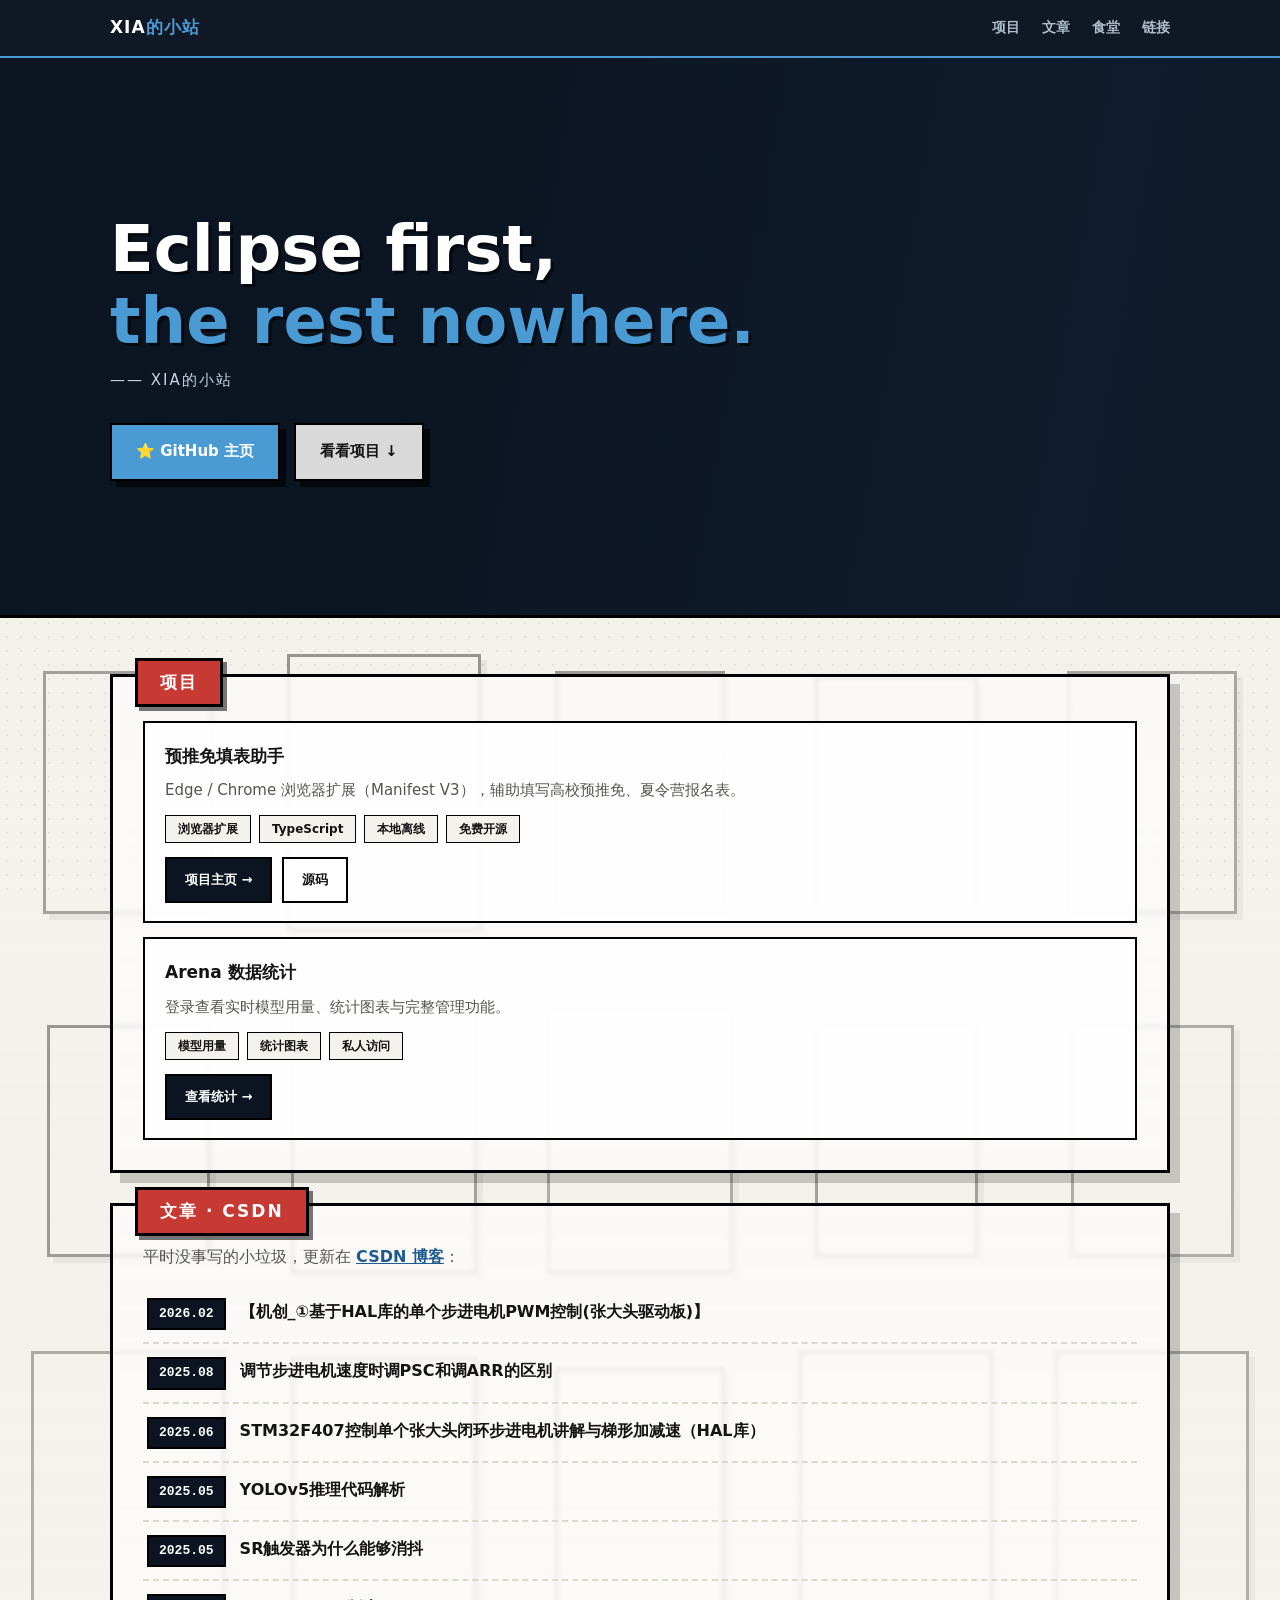
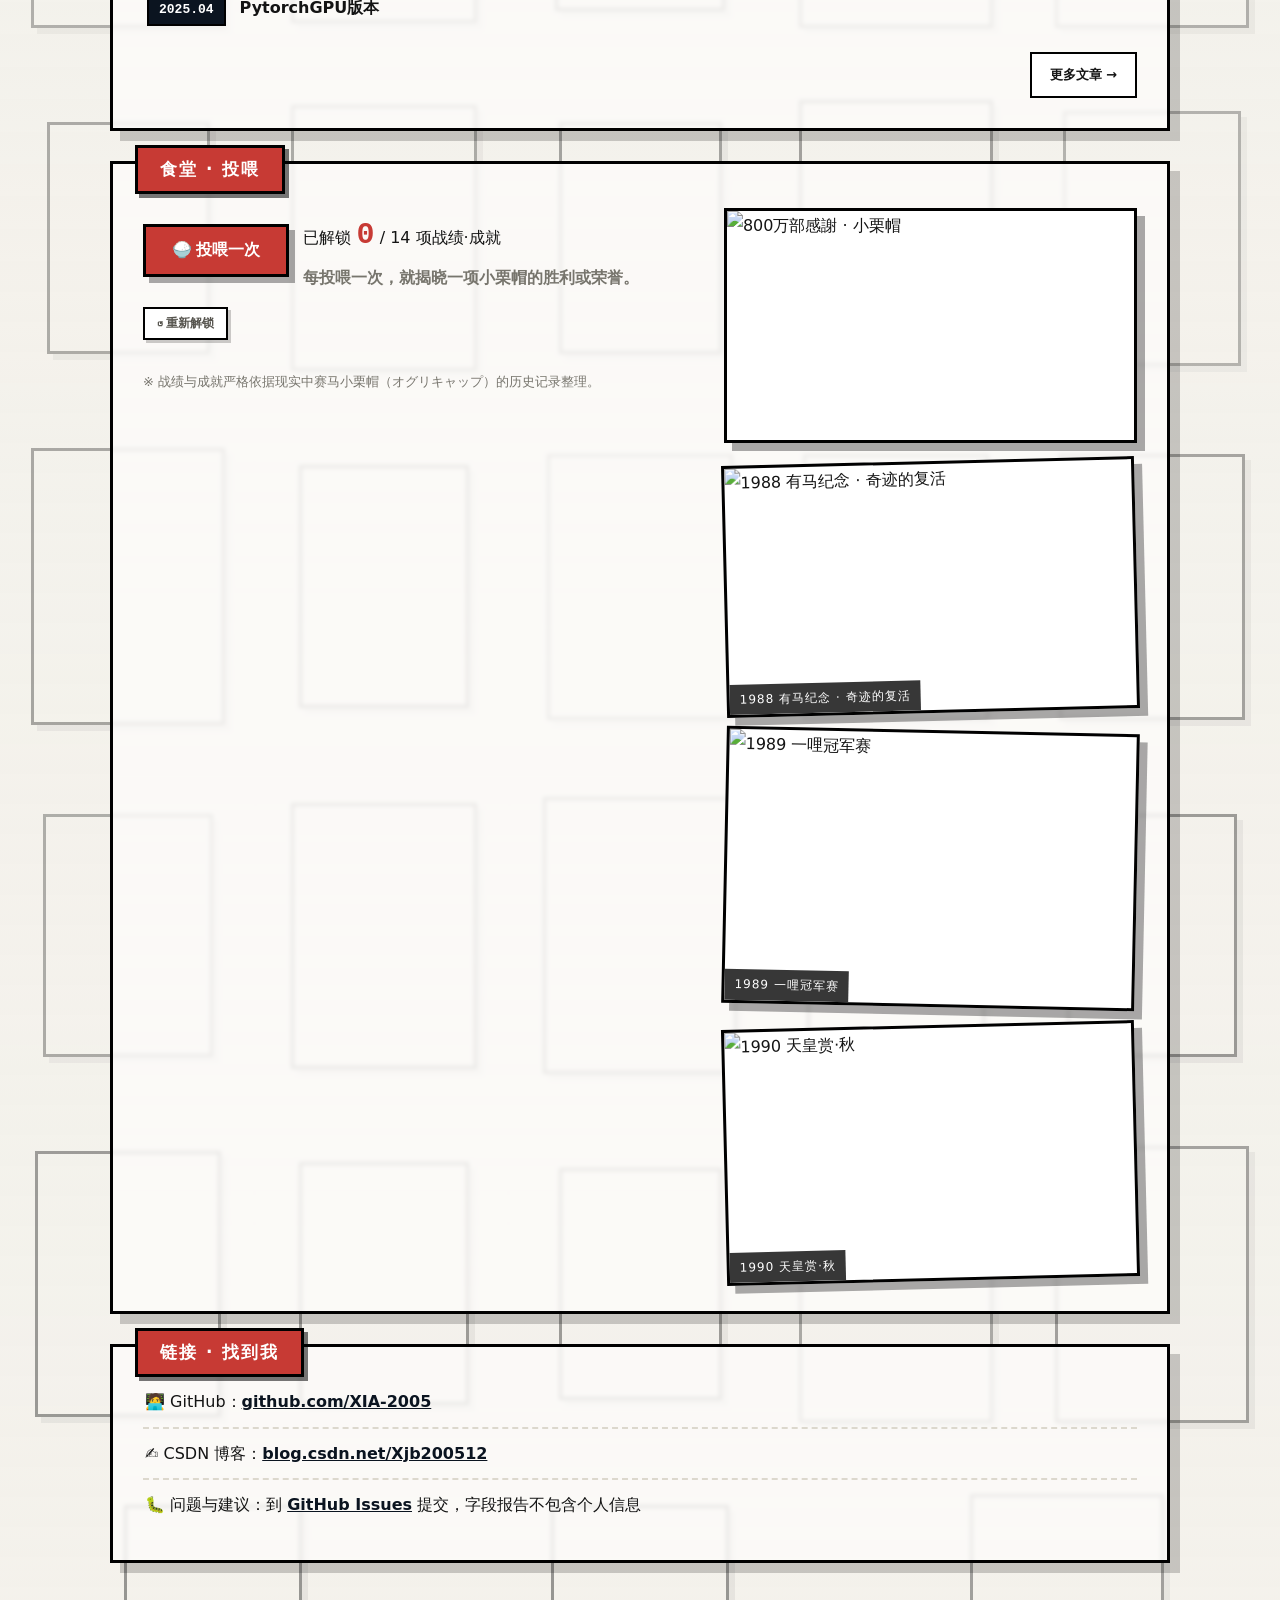
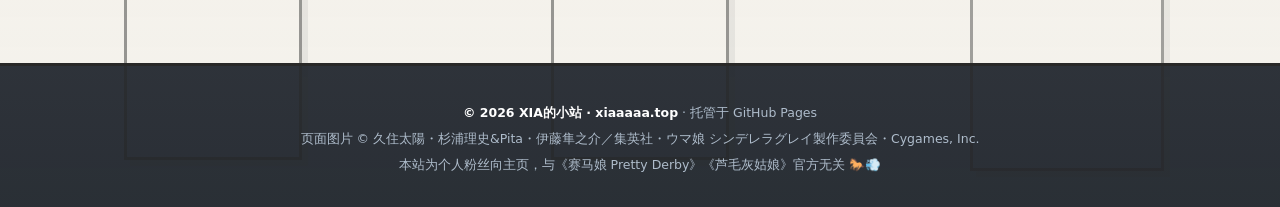
==== commit 6fe67649: "Connect Arena homepage entry to private live dashboard" ====
--- a/index.html
+++ b/index.html
@@ -262,10 +262,10 @@
       </div>
       <div class="project" id="arena-project">
         <b>Arena 数据统计</b>
-        <p>查看各模型的 Token 用量、调用次数、trace 费用与使用趋势。</p>
-        <ul class="tags"><li>模型用量</li><li>统计图表</li><li>公开汇总快照</li></ul>
+        <p>登录查看实时模型用量、统计图表与完整管理功能。</p>
+        <ul class="tags"><li>模型用量</li><li>统计图表</li><li>私人访问</li></ul>
         <div class="mini-actions">
-          <a class="mini-btn blue" href="/arena/">查看统计 →</a>
+          <a class="mini-btn blue" href="https://arena.xiaaaaa.top/">查看统计 →</a>
         </div>
       </div>
     </section>
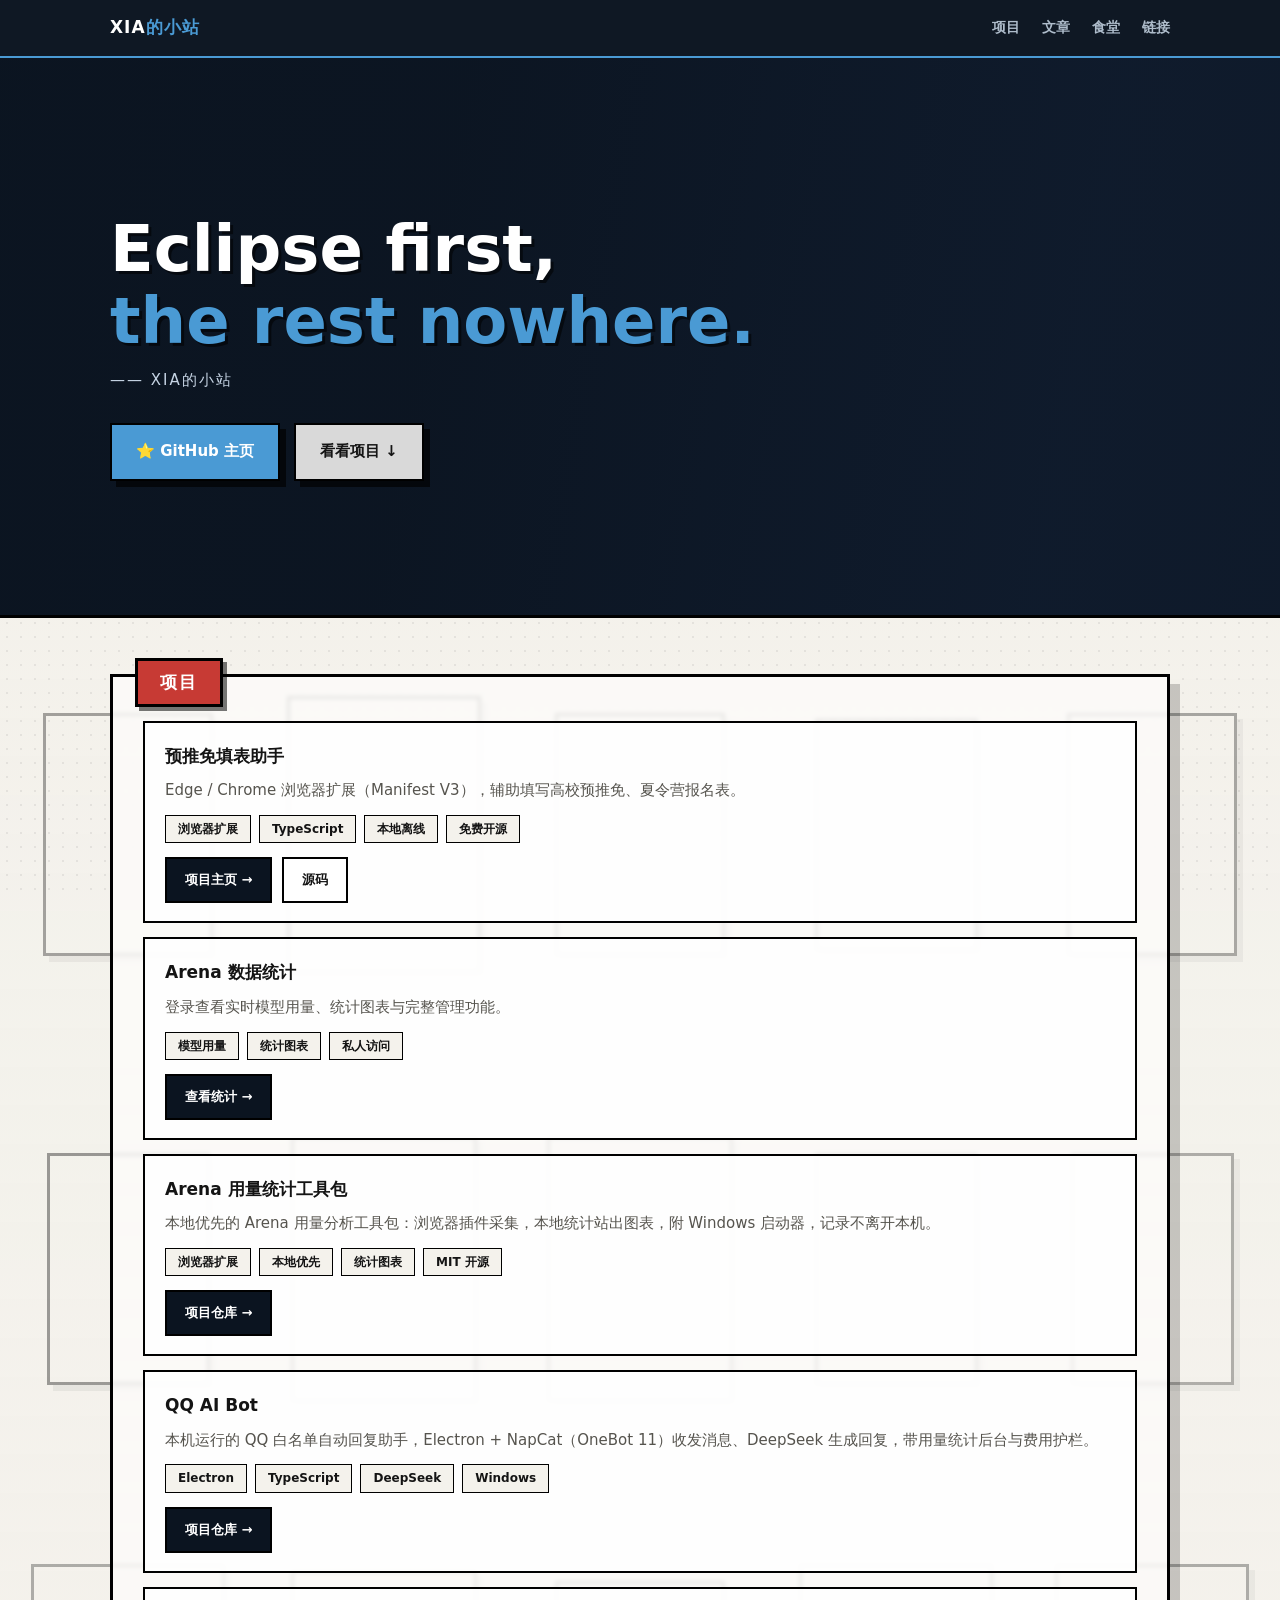
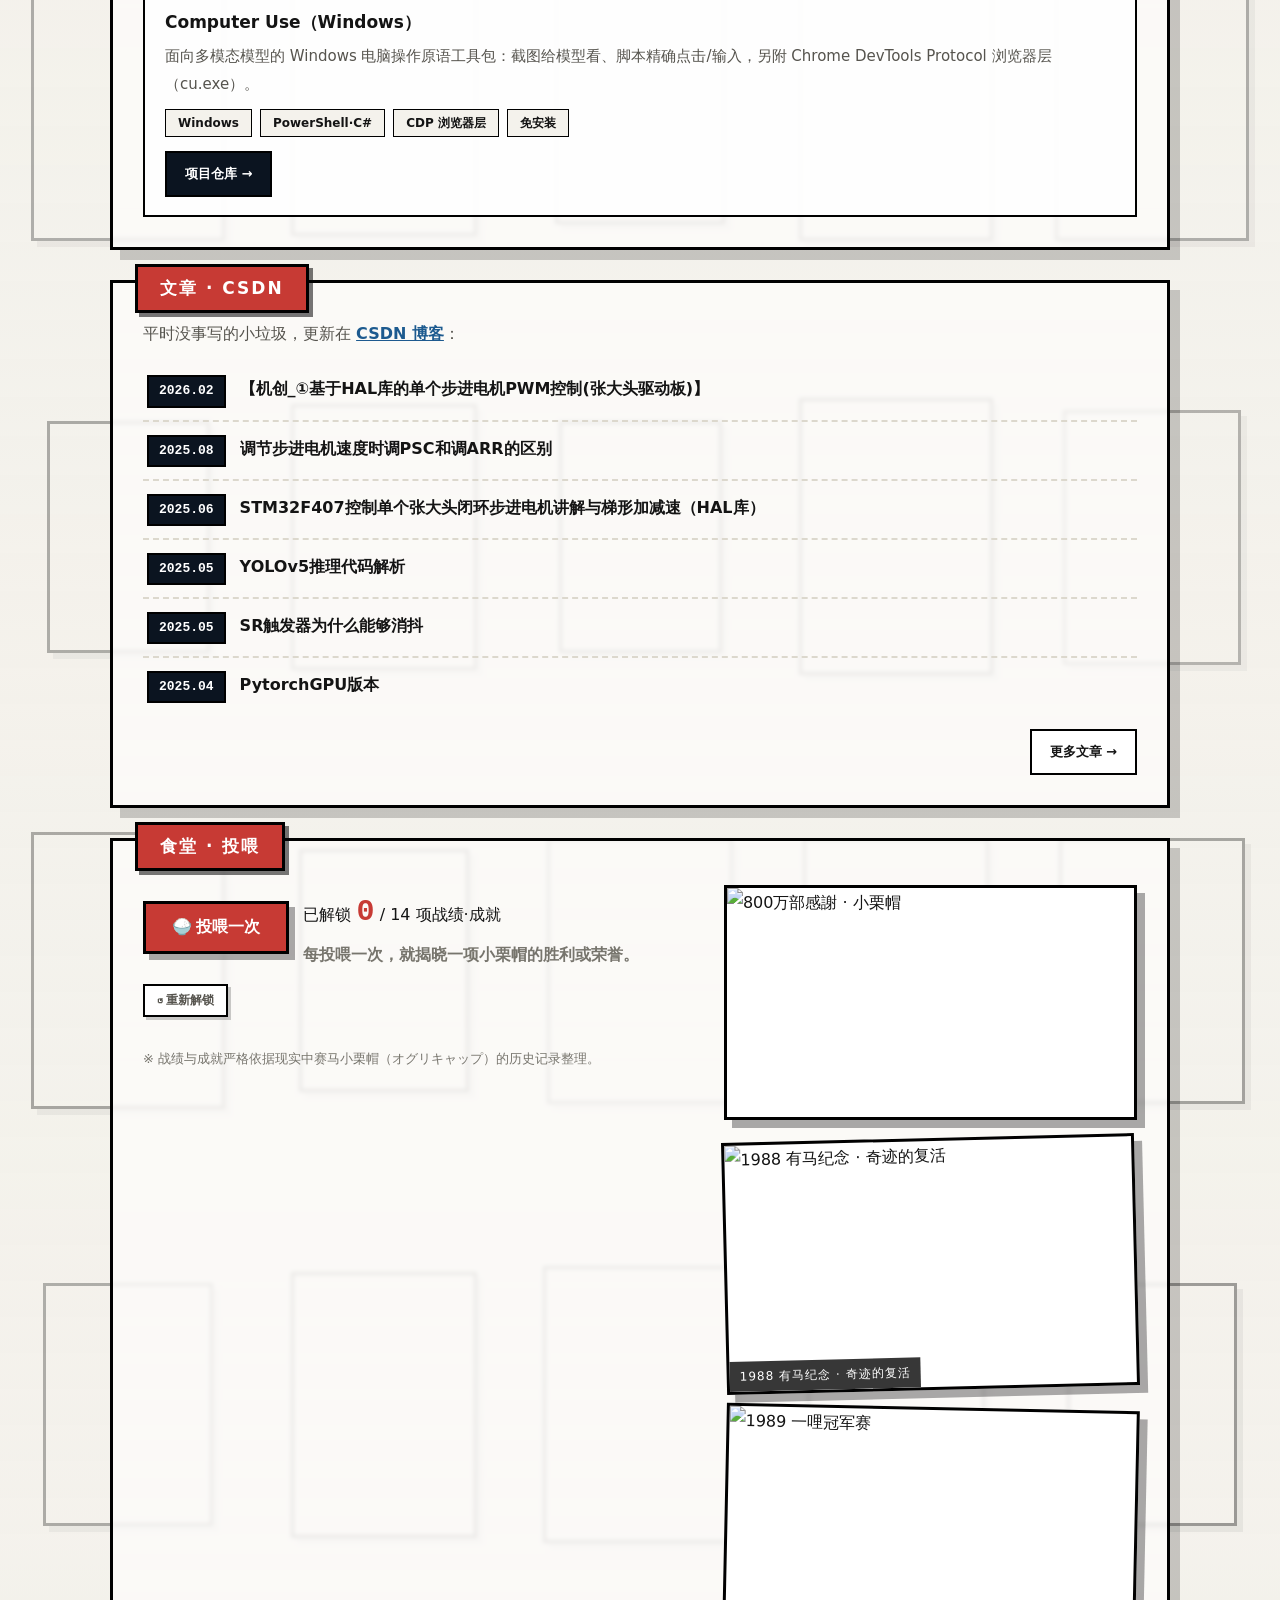
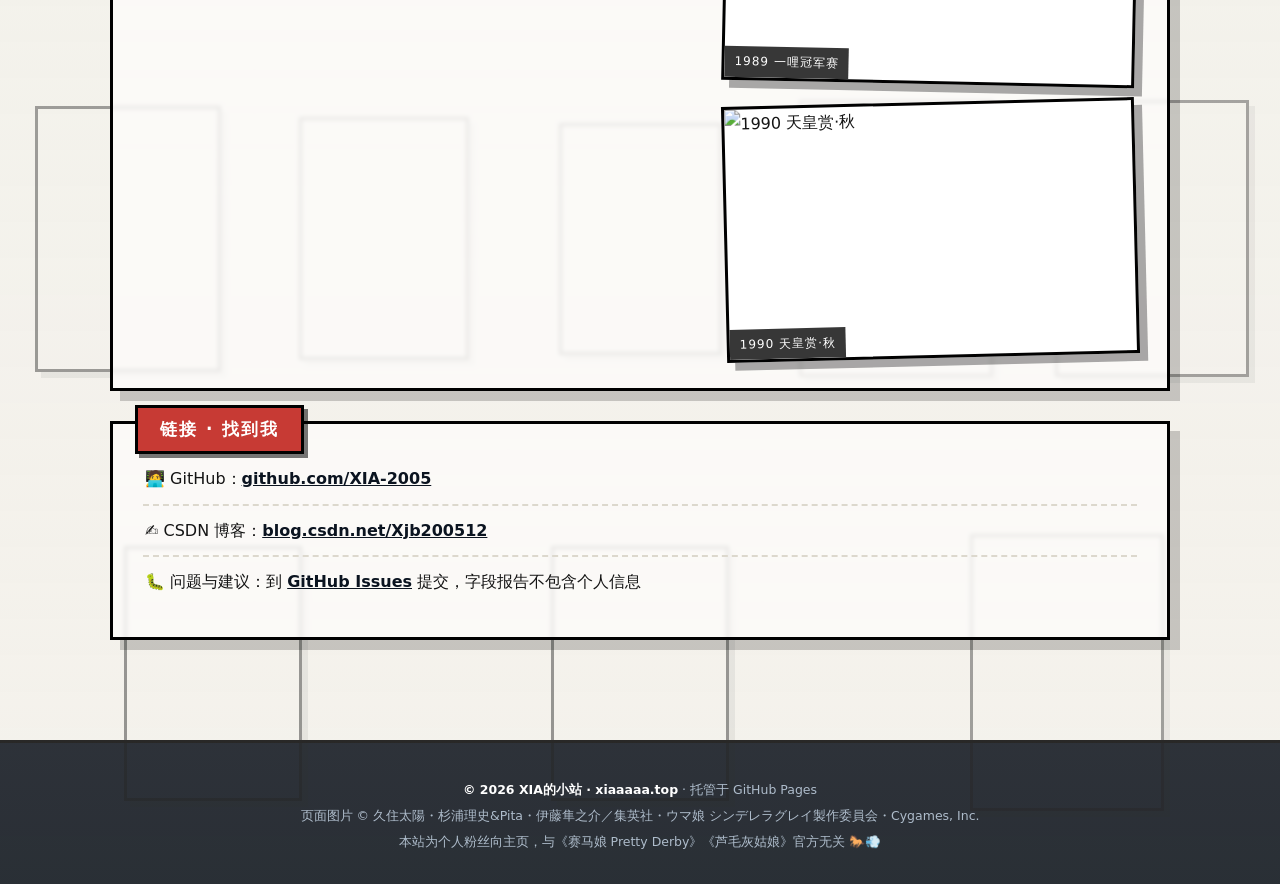
==== commit 61c896f1: "Add GitHub projects to homepage 项目 section" ====
--- a/index.html
+++ b/index.html
@@ -268,6 +268,30 @@
           <a class="mini-btn blue" href="https://arena.xiaaaaa.top/">查看统计 →</a>
         </div>
       </div>
+      <div class="project">
+        <b>Arena 用量统计工具包</b>
+        <p>本地优先的 Arena 用量分析工具包：浏览器插件采集，本地统计站出图表，附 Windows 启动器，记录不离开本机。</p>
+        <ul class="tags"><li>浏览器扩展</li><li>本地优先</li><li>统计图表</li><li>MIT 开源</li></ul>
+        <div class="mini-actions">
+          <a class="mini-btn blue" href="https://github.com/XIA-2005/arena-usage-kit" target="_blank" rel="noopener">项目仓库 →</a>
+        </div>
+      </div>
+      <div class="project">
+        <b>QQ AI Bot</b>
+        <p>本机运行的 QQ 白名单自动回复助手，Electron + NapCat（OneBot 11）收发消息、DeepSeek 生成回复，带用量统计后台与费用护栏。</p>
+        <ul class="tags"><li>Electron</li><li>TypeScript</li><li>DeepSeek</li><li>Windows</li></ul>
+        <div class="mini-actions">
+          <a class="mini-btn blue" href="https://github.com/XIA-2005/qq-ai-bot" target="_blank" rel="noopener">项目仓库 →</a>
+        </div>
+      </div>
+      <div class="project">
+        <b>Computer Use（Windows）</b>
+        <p>面向多模态模型的 Windows 电脑操作原语工具包：截图给模型看、脚本精确点击/输入，另附 Chrome DevTools Protocol 浏览器层（cu.exe）。</p>
+        <ul class="tags"><li>Windows</li><li>PowerShell·C#</li><li>CDP 浏览器层</li><li>免安装</li></ul>
+        <div class="mini-actions">
+          <a class="mini-btn blue" href="https://github.com/XIA-2005/computer-use-windows" target="_blank" rel="noopener">项目仓库 →</a>
+        </div>
+      </div>
     </section>
 
     <section class="card" id="articles">
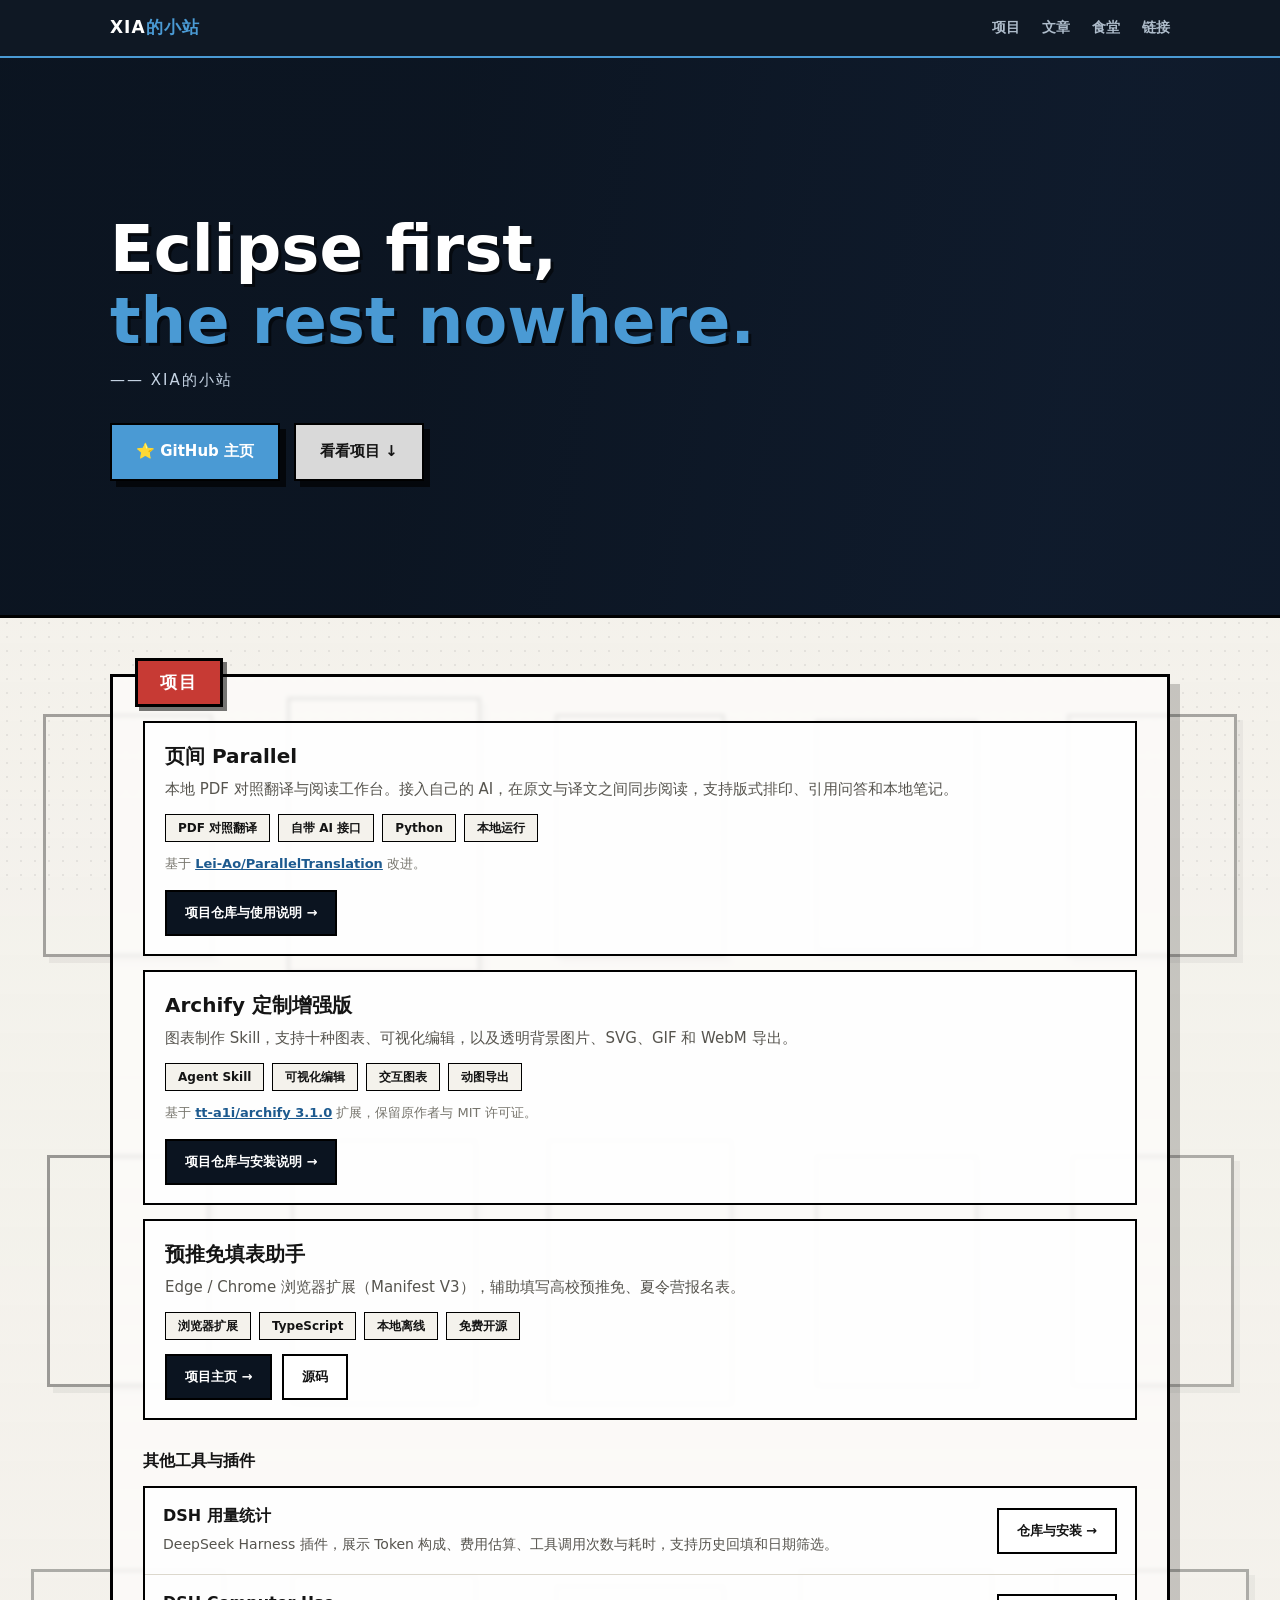
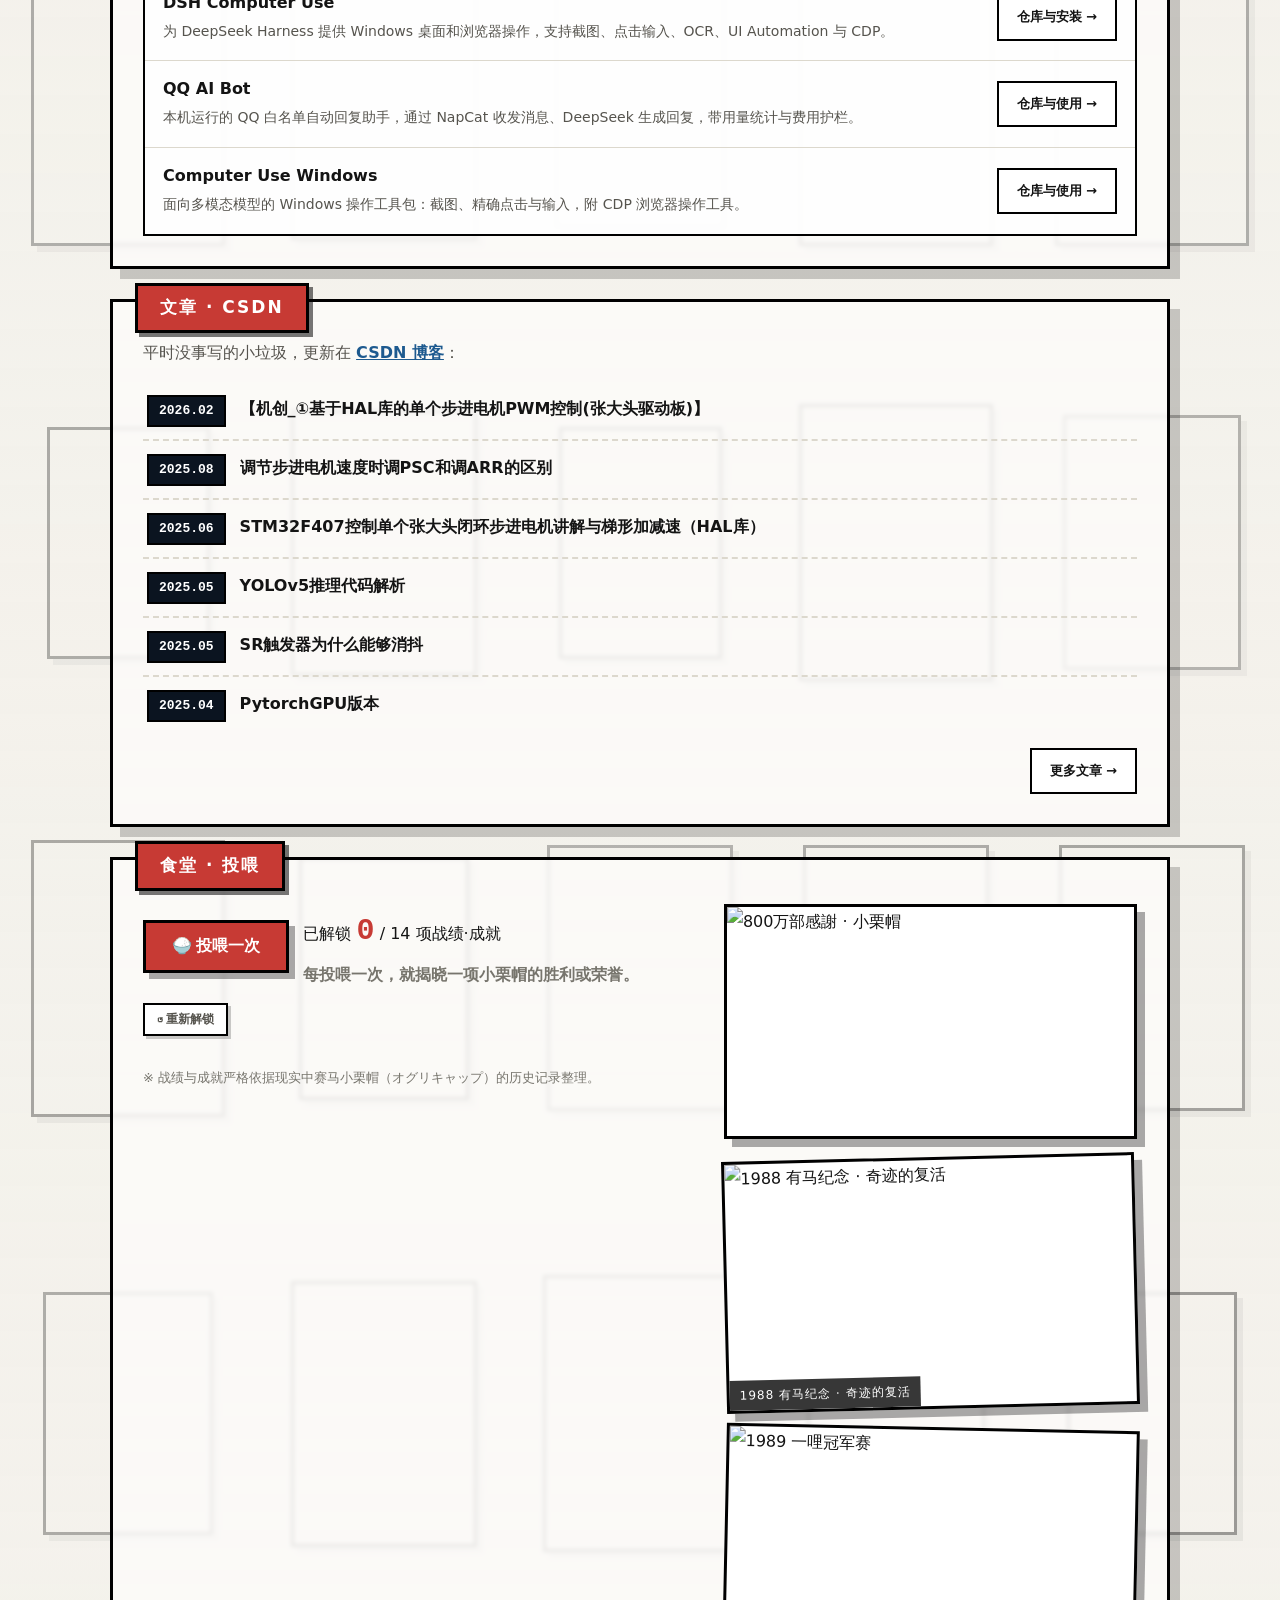
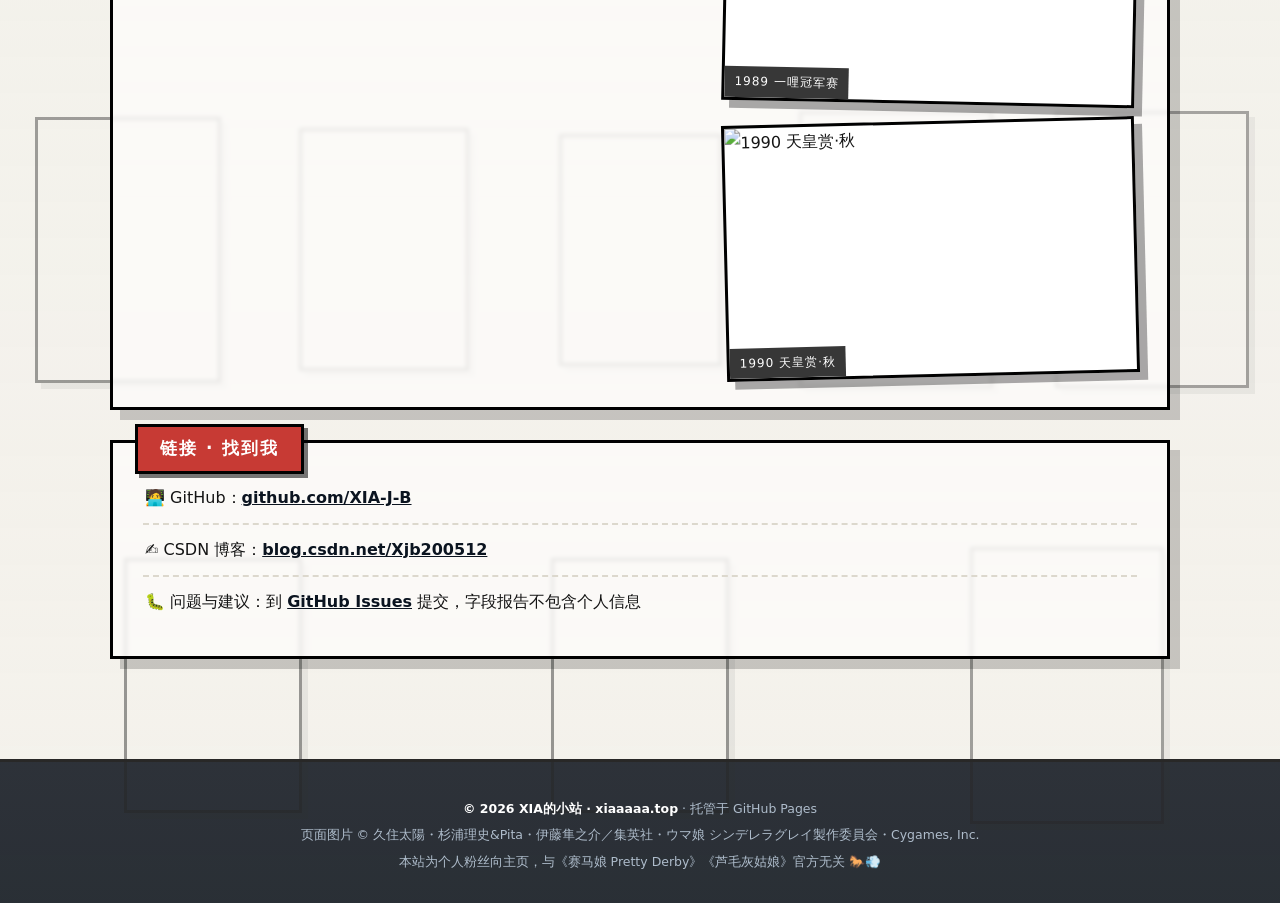
==== commit a41857c6: "Refresh portfolio projects and fix static site interactions" ====
--- a/index.html
+++ b/index.html
@@ -98,7 +98,7 @@
        原理：背景封面的可见贡献约为“封面透明度 × (1 - 卡片不透明度)”。
        桌面端卡片使用约 80% 白色遮罩和 2px 轻模糊，让封面若隐若现且保持正文清晰。 */
     main{padding:56px 0 70px}
-    .card{position:relative;isolation:isolate;margin:0 0 30px;padding:30px;color:var(--ink);
+    .card{position:relative;isolation:isolate;margin:0 0 30px;padding:30px;color:var(--ink);scroll-margin-top:88px;
       background:#fdfcfacc;border:3px solid #000;box-shadow:10px 10px 0 #00000030;
       -webkit-backdrop-filter:blur(2px) saturate(.92);backdrop-filter:blur(2px) saturate(.92)}
     .card > *{position:relative;z-index:1}
@@ -111,8 +111,17 @@
 
     /* 项目 */
     .project{margin-top:14px;padding:18px 20px;border:2px solid #000;background:#ffffffe0}
-    .project b{font-size:17px}
+    .project h2{margin:0;font-size:20px;line-height:1.5}
     .project p{margin:5px 0 0;color:#56544e;font-size:15px}
+    .project .project-source{margin-top:10px;font-size:13px;color:#77756d}
+    .project-source a{font-weight:600}
+    .project-tools-title{margin:26px 0 0;font-size:16px}
+    .project-tools{list-style:none;margin:10px 0 0;padding:0;border:2px solid #000;background:#ffffffe0}
+    .project-tools li{display:grid;grid-template-columns:minmax(0,1fr) auto;align-items:center;gap:14px;padding:16px 18px}
+    .project-tools li+li{border-top:1px solid var(--line)}
+    .project-tools h4{margin:0;font-size:16px;line-height:1.5}
+    .project-tools p{margin:4px 0 0;color:#56544e;font-size:14px}
+    .project-tools .mini-btn{white-space:nowrap}
     .tags{margin:10px 0 0;display:flex;flex-wrap:wrap;gap:8px;list-style:none;padding:0}
     .tags li{padding:2px 12px;border:1.5px solid #000;background:var(--paper);font-size:12px;font-weight:700}
     .mini-actions{display:flex;flex-wrap:wrap;gap:10px;margin-top:14px}
@@ -179,10 +188,14 @@
     @media(max-width:640px){
       /* 手机端进一步降低白色遮罩至约 76%，以较小模糊换取更好的滚动性能。 */
       .card{background:#fdfcfac2;-webkit-backdrop-filter:blur(1.5px) saturate(.92);backdrop-filter:blur(1.5px) saturate(.92)}
+      .project{padding:16px}
+      .project-tools li{grid-template-columns:minmax(0,1fr);gap:10px;padding:16px}
+      .project-tools .mini-btn{justify-self:start}
     }
     @media(prefers-reduced-motion:reduce){
       html{scroll-behavior:auto}
-      .cover-peek{transition:none}
+      .cover,.pop{animation:none}
+      .cover,.cover-peek{transition:none}
     }
   </style>
 </head>
@@ -242,7 +255,7 @@
       <h1>Eclipse first,<br><em>the rest nowhere.</em></h1>
       <p class="quote-by">—— XIA的小站</p>
       <div class="actions">
-        <a class="btn primary" href="https://github.com/XIA-2005">⭐ GitHub 主页</a>
+        <a class="btn primary" href="https://github.com/XIA-J-B">⭐ GitHub 主页</a>
         <a class="btn secondary" href="#projects">看看项目 ↓</a>
       </div>
     </div>
@@ -252,46 +265,51 @@
     <section class="card" id="projects">
       <span class="tab">项目</span>
       <div class="project">
-        <b>预推免填表助手</b>
+        <h2>页间 Parallel</h2>
+        <p>本地 PDF 对照翻译与阅读工作台。接入自己的 AI，在原文与译文之间同步阅读，支持版式排印、引用问答和本地笔记。</p>
+        <ul class="tags"><li>PDF 对照翻译</li><li>自带 AI 接口</li><li>Python</li><li>本地运行</li></ul>
+        <p class="project-source">基于 <a href="https://github.com/Lei-Ao/ParallelTranslation" target="_blank" rel="noopener">Lei-Ao/ParallelTranslation</a> 改进。</p>
+        <div class="mini-actions">
+          <a class="mini-btn blue" href="https://github.com/XIA-J-B/ParallelTranslation" target="_blank" rel="noopener">项目仓库与使用说明 →</a>
+        </div>
+      </div>
+      <div class="project">
+        <h2>Archify 定制增强版</h2>
+        <p>图表制作 Skill，支持十种图表、可视化编辑，以及透明背景图片、SVG、GIF 和 WebM 导出。</p>
+        <ul class="tags"><li>Agent Skill</li><li>可视化编辑</li><li>交互图表</li><li>动图导出</li></ul>
+        <p class="project-source">基于 <a href="https://github.com/tt-a1i/archify" target="_blank" rel="noopener">tt-a1i/archify 3.1.0</a> 扩展，保留原作者与 MIT 许可证。</p>
+        <div class="mini-actions">
+          <a class="mini-btn blue" href="https://github.com/XIA-J-B/archify-skill" target="_blank" rel="noopener">项目仓库与安装说明 →</a>
+        </div>
+      </div>
+      <div class="project">
+        <h2>预推免填表助手</h2>
         <p>Edge / Chrome 浏览器扩展（Manifest V3），辅助填写高校预推免、夏令营报名表。</p>
         <ul class="tags"><li>浏览器扩展</li><li>TypeScript</li><li>本地离线</li><li>免费开源</li></ul>
         <div class="mini-actions">
           <a class="mini-btn blue" href="/tuimian-autofill/">项目主页 →</a>
-          <a class="mini-btn plain" href="https://github.com/XIA-2005/tuimian-autofill">源码</a>
+          <a class="mini-btn plain" href="https://github.com/XIA-J-B/tuimian-autofill">源码</a>
         </div>
       </div>
-      <div class="project" id="arena-project">
-        <b>Arena 数据统计</b>
-        <p>登录查看实时模型用量、统计图表与完整管理功能。</p>
-        <ul class="tags"><li>模型用量</li><li>统计图表</li><li>私人访问</li></ul>
-        <div class="mini-actions">
-          <a class="mini-btn blue" href="https://arena.xiaaaaa.top/">查看统计 →</a>
-        </div>
-      </div>
-      <div class="project">
-        <b>Arena 用量统计工具包</b>
-        <p>本地优先的 Arena 用量分析工具包：浏览器插件采集，本地统计站出图表，附 Windows 启动器，记录不离开本机。</p>
-        <ul class="tags"><li>浏览器扩展</li><li>本地优先</li><li>统计图表</li><li>MIT 开源</li></ul>
-        <div class="mini-actions">
-          <a class="mini-btn blue" href="https://github.com/XIA-2005/arena-usage-kit" target="_blank" rel="noopener">项目仓库 →</a>
-        </div>
-      </div>
-      <div class="project">
-        <b>QQ AI Bot</b>
-        <p>本机运行的 QQ 白名单自动回复助手，Electron + NapCat（OneBot 11）收发消息、DeepSeek 生成回复，带用量统计后台与费用护栏。</p>
-        <ul class="tags"><li>Electron</li><li>TypeScript</li><li>DeepSeek</li><li>Windows</li></ul>
-        <div class="mini-actions">
-          <a class="mini-btn blue" href="https://github.com/XIA-2005/qq-ai-bot" target="_blank" rel="noopener">项目仓库 →</a>
-        </div>
-      </div>
-      <div class="project">
-        <b>Computer Use（Windows）</b>
-        <p>面向多模态模型的 Windows 电脑操作原语工具包：截图给模型看、脚本精确点击/输入，另附 Chrome DevTools Protocol 浏览器层（cu.exe）。</p>
-        <ul class="tags"><li>Windows</li><li>PowerShell·C#</li><li>CDP 浏览器层</li><li>免安装</li></ul>
-        <div class="mini-actions">
-          <a class="mini-btn blue" href="https://github.com/XIA-2005/computer-use-windows" target="_blank" rel="noopener">项目仓库 →</a>
-        </div>
-      </div>
+      <h3 class="project-tools-title">其他工具与插件</h3>
+      <ul class="project-tools">
+        <li>
+          <div><h4>DSH 用量统计</h4><p>DeepSeek Harness 插件，展示 Token 构成、费用估算、工具调用次数与耗时，支持历史回填和日期筛选。</p></div>
+          <a class="mini-btn plain" href="https://github.com/XIA-J-B/dsh-usage-stats" target="_blank" rel="noopener" aria-label="DSH 用量统计：项目仓库与安装说明">仓库与安装 →</a>
+        </li>
+        <li>
+          <div><h4>DSH Computer Use</h4><p>为 DeepSeek Harness 提供 Windows 桌面和浏览器操作，支持截图、点击输入、OCR、UI Automation 与 CDP。</p></div>
+          <a class="mini-btn plain" href="https://github.com/XIA-J-B/dsh-computer-use" target="_blank" rel="noopener" aria-label="DSH Computer Use：项目仓库与安装说明">仓库与安装 →</a>
+        </li>
+        <li>
+          <div><h4>QQ AI Bot</h4><p>本机运行的 QQ 白名单自动回复助手，通过 NapCat 收发消息、DeepSeek 生成回复，带用量统计与费用护栏。</p></div>
+          <a class="mini-btn plain" href="https://github.com/XIA-J-B/qq-ai-bot" target="_blank" rel="noopener" aria-label="QQ AI Bot：项目仓库与使用说明">仓库与使用 →</a>
+        </li>
+        <li>
+          <div><h4>Computer Use Windows</h4><p>面向多模态模型的 Windows 操作工具包：截图、精确点击与输入，附 CDP 浏览器操作工具。</p></div>
+          <a class="mini-btn plain" href="https://github.com/XIA-J-B/computer-use-windows" target="_blank" rel="noopener" aria-label="Computer Use Windows：项目仓库与使用说明">仓库与使用 →</a>
+        </li>
+      </ul>
     </section>
 
     <section class="card" id="articles">
@@ -335,9 +353,9 @@
     <section class="card" id="links">
       <span class="tab">链接 · 找到我</span>
       <ul class="links">
-        <li>🧑‍💻 GitHub：<a href="https://github.com/XIA-2005" target="_blank">github.com/XIA-2005</a></li>
+        <li>🧑‍💻 GitHub：<a href="https://github.com/XIA-J-B" target="_blank">github.com/XIA-J-B</a></li>
         <li>✍️ CSDN 博客：<a href="https://blog.csdn.net/Xjb200512?type=blog" target="_blank">blog.csdn.net/Xjb200512</a></li>
-        <li>🐛 问题与建议：到 <a href="https://github.com/XIA-2005/tuimian-autofill/issues" target="_blank">GitHub Issues</a> 提交，字段报告不包含个人信息</li>
+        <li>🐛 问题与建议：到 <a href="https://github.com/XIA-J-B/tuimian-autofill/issues" target="_blank">GitHub Issues</a> 提交，字段报告不包含个人信息</li>
       </ul>
     </section>
   </main>
@@ -374,7 +392,19 @@
     var feedBtn = document.getElementById('feedBtn');
     document.getElementById('feedTotal').textContent = feedPool.length;
     var WKEY = 'xiaaaaa_wins_unlocked';
-    var unlocked = Math.min(parseInt(localStorage.getItem(WKEY) || '0', 10) || 0, feedPool.length);
+    var unlocked = 0;
+    try {
+      unlocked = Math.max(0, Math.min(parseInt(localStorage.getItem(WKEY) || '0', 10) || 0, feedPool.length));
+    } catch (error) {
+      // 浏览器禁用存储时，本页仍可投喂；仅不保存跨次访问的进度。
+    }
+    function saveFeedProgress() {
+      try {
+        localStorage.setItem(WKEY, unlocked);
+      } catch (error) {
+        // 存储不可用或已满时，不阻断本轮互动。
+      }
+    }
     function makeItem(item) {
       var el = document.createElement('div');
       if (item.t === 'honor') {
@@ -403,14 +433,17 @@
     feedBtn.addEventListener('click', function () {
       if (unlocked >= feedPool.length) return;
       unlocked++;
-      localStorage.setItem(WKEY, unlocked);
+      saveFeedProgress();
       renderFeed();
       var last = feedStack.lastElementChild;
-      if (last) last.scrollIntoView({ behavior: 'smooth', block: 'nearest' });
+      if (last) last.scrollIntoView({
+        behavior: window.matchMedia('(prefers-reduced-motion: reduce)').matches ? 'auto' : 'smooth',
+        block: 'nearest'
+      });
     });
     document.getElementById('resetBtn').addEventListener('click', function () {
       unlocked = 0;
-      localStorage.setItem(WKEY, 0);
+      saveFeedProgress();
       renderFeed();
     });
     renderFeed();
@@ -422,7 +455,7 @@
         if (eggBusy) return;
         eggBusy = true;
         unlocked = feedPool.length;
-        localStorage.setItem(WKEY, unlocked);
+        saveFeedProgress();
         renderFeed();
         var ov = document.createElement('div');
         ov.style.cssText = 'position:fixed;inset:0;z-index:9999;background:#05070acc;display:flex;align-items:center;justify-content:center';
